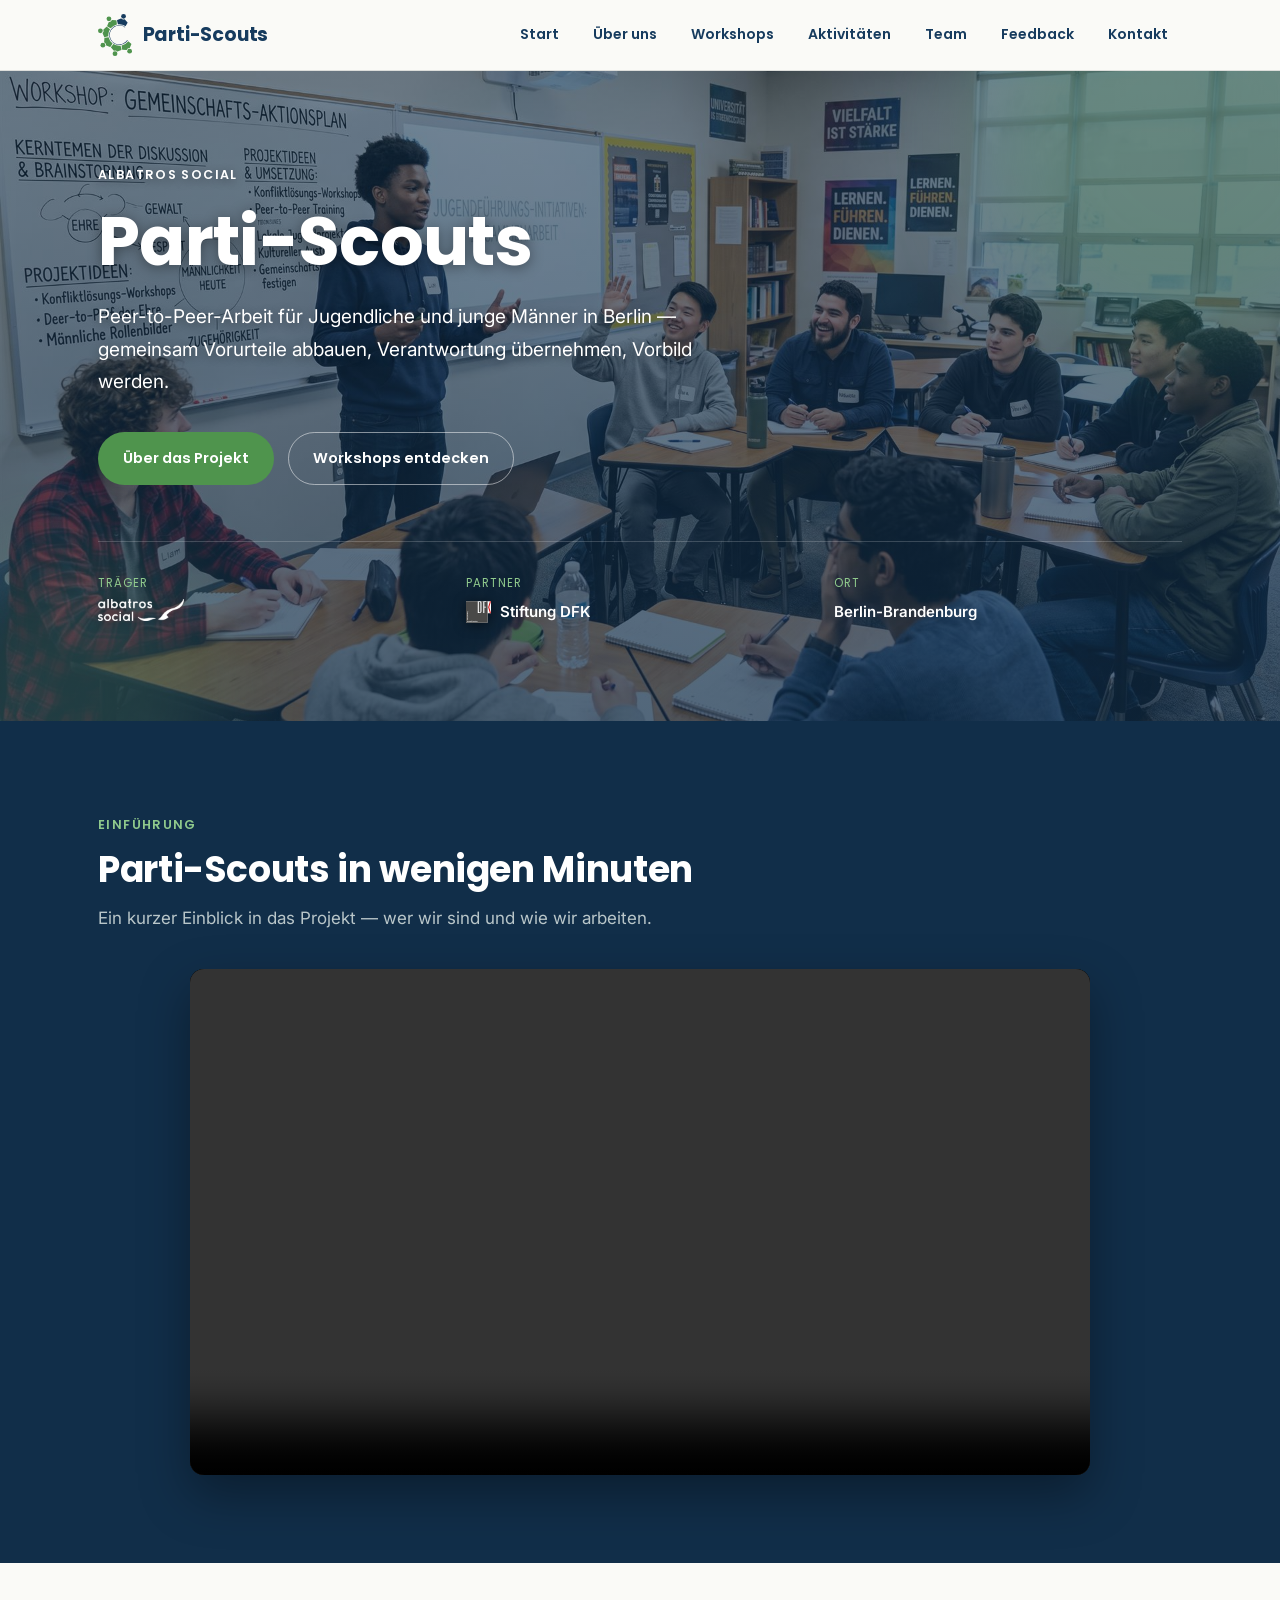
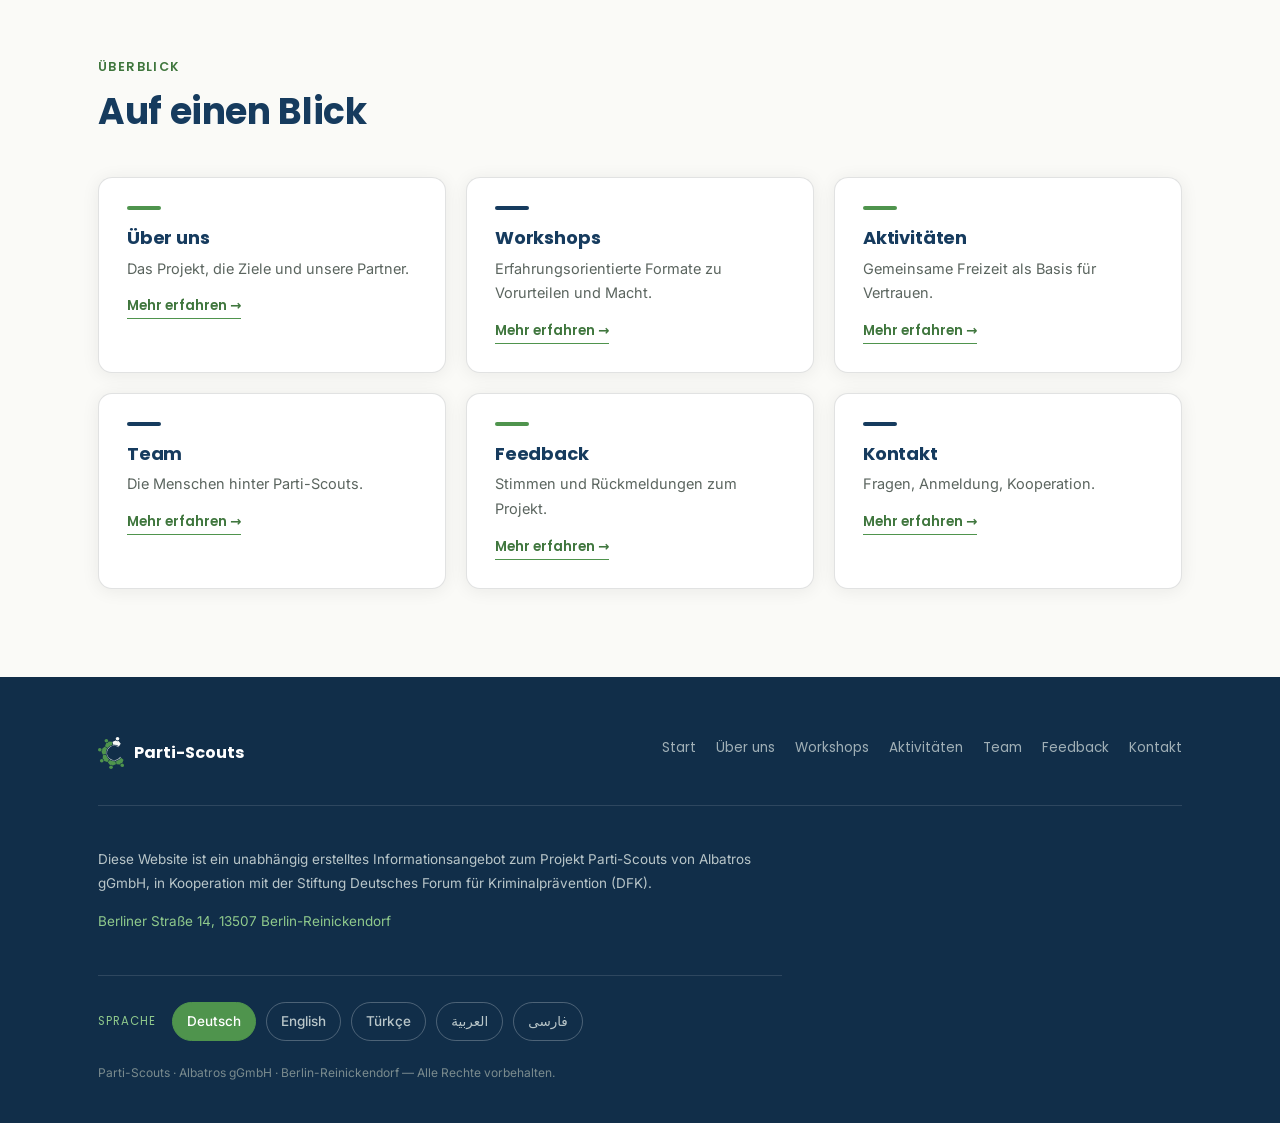
==== index.html @ fff66364 "brand id consistency- albatros social" ====
<!DOCTYPE html>
<html lang="de">
<head>
<meta charset="UTF-8">
<meta name="viewport" content="width=device-width, initial-scale=1.0">
<title>Parti-Scouts — Ein Gewaltpräventionsprojekt</title>
<meta name="description" content="Parti-Scouts: Peer-to-Peer-Präventions- und Beteiligungsprojekt für Jugendliche und junge Männer in Berlin. Albatros gGmbH, in Kooperation mit der Stiftung DFK.">
<link rel="icon" href="/assets/icon.svg" type="image/svg+xml">
<link rel="preconnect" href="https://fonts.googleapis.com">
<link rel="preconnect" href="https://fonts.gstatic.com" crossorigin>
<link href="https://fonts.googleapis.com/css2?family=Poppins:wght@500;600;700&family=Inter:wght@400;500;600&family=Vazirmatn:wght@400;500;600;700&display=swap" rel="stylesheet">
<link rel="stylesheet" href="/css/style.css?v=20260817a">
</head>
<body>

<header class="site-header">
  <div class="header-inner">
    <a class="brand" href="/"><img src="/assets/icon.svg" alt=""><span class="brand-name">Parti-Scouts</span></a>
    <nav class="main-nav">
      <a href="/" data-i18n="nav.home">Start</a>
      <a href="/about/" data-i18n="nav.about">Über uns</a>
      <a href="/workshops/" data-i18n="nav.workshops">Workshops</a>
      <a href="/activities/" data-i18n="nav.activities">Aktivitäten</a>
      <a href="/team/" data-i18n="nav.team">Team</a>
      <a href="/feedback/" data-i18n="nav.feedback">Feedback</a>
      <a href="/contact/" data-i18n="nav.contact">Kontakt</a>
    </nav>
    <button class="menu-toggle" aria-label="Menü öffnen" aria-expanded="false">
      <svg viewBox="0 0 24 24" fill="none" stroke="currentColor" stroke-width="2"><line x1="3" y1="6" x2="21" y2="6"/><line x1="3" y1="12" x2="21" y2="12"/><line x1="3" y1="18" x2="21" y2="18"/></svg>
    </button>
  </div>
</header>

<section class="hero">
  <div class="orb orb-a" aria-hidden="true"></div>
  <div class="orb orb-b" aria-hidden="true"></div>
  <div class="hero-inner">
    <span class="eyebrow" data-i18n="home.eyebrow">Albatros Social</span>
    <h1 data-i18n="home.hero_title">Parti-Scouts</h1>
    <p class="tagline" data-i18n="home.hero_tagline">Peer-to-Peer-Arbeit für Jugendliche und junge Männer in Berlin.</p>
    <div class="hero-actions">
      <a class="btn btn-primary" href="/about/" data-i18n="home.cta_about">Über das Projekt</a>
      <a class="btn btn-ghost" href="/workshops/" data-i18n="home.cta_workshops">Workshops entdecken</a>
    </div>
    <div class="hero-facts">
      <div><div class="k" data-i18n="home.fact1_k">Träger</div><div class="v logo-fact"><img class="fact-logo" src="/assets/albatros-social-logo-white.png" alt="Albatros Social"></div></div>
      <div><div class="k" data-i18n="home.fact2_k">Partner</div><div class="v logo-fact"><img class="fact-logo" src="/assets/dfk-logo.svg" alt="Stiftung DFK"><span data-i18n="home.fact2_v">Stiftung DFK</span></div></div>
      <div><div class="k" data-i18n="home.fact3_k">Ort</div><div class="v" data-i18n="home.fact3_v">Berlin-Brandenburg</div></div>
    </div>
  </div>
</section>

<section class="video-section">
  <div class="wrap">
    <div class="section-head reveal">
      <span class="eyebrow" data-i18n="home.video_eyebrow">Einführung</span>
      <h2 data-i18n="home.video_title">Parti-Scouts in wenigen Minuten</h2>
      <p class="lead" data-i18n="home.video_lead">…</p>
    </div>
    <div class="video-wrap video-desktop reveal">
      <video controls playsinline preload="metadata" title="Parti-Scouts — Einführungsvideo">
        <source src="/assets/intro-desktop.mp4" type="video/mp4">
      </video>
    </div>
    <div class="video-wrap video-mobile reveal">
      <video controls playsinline preload="metadata" title="Parti-Scouts — Einführungsvideo">
        <source src="/assets/intro-mobile.mp4" type="video/mp4">
      </video>
    </div>
  </div>
</section>

<section>
  <div class="wrap">
    <div class="section-head reveal">
      <span class="eyebrow" data-i18n="home.cards_eyebrow">Überblick</span>
      <h2 data-i18n="home.cards_title">Auf einen Blick</h2>
    </div>
    <div class="card-grid reveal">
      <div class="card">
        <div class="bar"></div>
        <h3 data-i18n="home.card_about_t">Über uns</h3>
        <p data-i18n="home.card_about_p">Das Projekt, die Ziele und unsere Partner.</p>
        <a class="card-link" href="/about/" data-i18n="home.card_more">Mehr erfahren →</a>
      </div>
      <div class="card">
        <div class="bar"></div>
        <h3 data-i18n="home.card_workshops_t">Workshops</h3>
        <p data-i18n="home.card_workshops_p">Erfahrungsorientierte Formate zu Vorurteilen und Macht.</p>
        <a class="card-link" href="/workshops/" data-i18n="home.card_more">Mehr erfahren →</a>
      </div>
      <div class="card">
        <div class="bar"></div>
        <h3 data-i18n="home.card_activities_t">Aktivitäten</h3>
        <p data-i18n="home.card_activities_p">Gemeinsame Freizeit als Basis für Vertrauen.</p>
        <a class="card-link" href="/activities/" data-i18n="home.card_more">Mehr erfahren →</a>
      </div>
      <div class="card">
        <div class="bar"></div>
        <h3 data-i18n="home.card_team_t">Team</h3>
        <p data-i18n="home.card_team_p">Die Menschen hinter Parti-Scouts.</p>
        <a class="card-link" href="/team/" data-i18n="home.card_more">Mehr erfahren →</a>
      </div>
      <div class="card">
        <div class="bar"></div>
        <h3 data-i18n="home.card_feedback_t">Feedback</h3>
        <p data-i18n="home.card_feedback_p">Stimmen und Rückmeldungen zum Projekt.</p>
        <a class="card-link" href="/feedback/" data-i18n="home.card_more">Mehr erfahren →</a>
      </div>
      <div class="card">
        <div class="bar"></div>
        <h3 data-i18n="home.card_contact_t">Kontakt</h3>
        <p data-i18n="home.card_contact_p">Fragen, Anmeldung, Kooperation.</p>
        <a class="card-link" href="/contact/" data-i18n="home.card_more">Mehr erfahren →</a>
      </div>
    </div>
  </div>
</section>

<footer class="site-footer">
  <div class="wrap">
    <div class="footer-top">
      <a class="footer-brand" href="/"><img src="/assets/icon-light.svg" alt=""><span>Parti-Scouts</span></a>
      <nav class="footer-nav">
        <a href="/" data-i18n="nav.home">Start</a>
        <a href="/about/" data-i18n="nav.about">Über uns</a>
        <a href="/workshops/" data-i18n="nav.workshops">Workshops</a>
        <a href="/activities/" data-i18n="nav.activities">Aktivitäten</a>
        <a href="/team/" data-i18n="nav.team">Team</a>
        <a href="/feedback/" data-i18n="nav.feedback">Feedback</a>
        <a href="/contact/" data-i18n="nav.contact">Kontakt</a>
      </nav>
    </div>
    <div class="footer-mid">
      <p data-i18n="footer.disclaimer">…</p>
      <p class="addr" data-i18n="footer.address">Berliner Straße 14, 13507 Berlin-Reinickendorf</p>
    </div>
    <div class="lang-bar"><span class="lbl" data-i18n="footer.langLabel">Sprache</span></div>
    <p class="copyright">Parti-Scouts · Albatros gGmbH · Berlin-Reinickendorf — <span data-i18n="footer.rights">Alle Rechte vorbehalten.</span></p>
  </div>
</footer>

<script src="/js/i18n.js?v=20260817a"></script>
<script src="/js/main.js?v=20260817a"></script>
</body>
</html>
---- css/style.css ----
/* ==========================================================================
   Parti-Scouts — shared stylesheet
   Palette derived directly from the project logo:
     navy  #1F385C   green #489744
   ========================================================================== */

:root{
  --navy:#163B5E;
  --navy-dark:#112E49;
  --navy-tint:#E9EEF3;
  --green:#4F944D;
  --green-dark:#3F763D;
  --green-tint:#EAF3E8;
  --paper:#FAFAF7;
  --ink:#1C231F;
  --muted:#5B655F;
  --line:rgba(28,35,31,0.13);
  --radius:14px;
  --radius-sm:8px;
  --display:'Poppins', system-ui, sans-serif;
  --body:'Inter', system-ui, sans-serif;
  --script:'Vazirmatn', 'Noto Sans Arabic', system-ui, sans-serif;
  --shadow:0 2px 18px rgba(28,35,31,0.07);
}

*,*::before,*::after{box-sizing:border-box;}
[hidden]{display:none !important;}
html{scroll-behavior:smooth;}
@media (prefers-reduced-motion:reduce){
  html{scroll-behavior:auto;}
  *{animation-duration:0.01ms !important; transition-duration:0.01ms !important;}
}
body{
  margin:0;
  background:var(--paper);
  color:var(--ink);
  font-family:var(--body);
  font-size:16.5px;
  line-height:1.7;
  -webkit-font-smoothing:antialiased;
}
[dir="rtl"] body{font-family:var(--script);}
[dir="rtl"] h1,[dir="rtl"] h2,[dir="rtl"] h3,[dir="rtl"] .eyebrow,[dir="rtl"] .brand-name{font-family:var(--script);}

img,svg{display:block; max-width:100%;}
a{color:inherit; text-decoration:none;}
ul{list-style:none; margin:0; padding:0;}
button{font:inherit; cursor:pointer;}

h1,h2,h3{
  font-family:var(--display);
  color:var(--navy);
  font-weight:700;
  line-height:1.15;
  letter-spacing:-0.01em;
  margin:0;
}

.eyebrow{
  font-family:var(--display);
  font-size:12.5px;
  font-weight:600;
  letter-spacing:0.11em;
  text-transform:uppercase;
  color:var(--green-dark);
}

a:focus-visible, button:focus-visible, input:focus-visible, textarea:focus-visible{
  outline:2px solid var(--green);
  outline-offset:3px;
  border-radius:4px;
}

.wrap{max-width:1140px; margin:0 auto; padding:0 28px;}

/* ---------- Header ---------- */
.site-header{
  position:sticky; top:0; z-index:60;
  background:rgba(250,250,247,0.97);
  border-bottom:1px solid var(--line);
}
/* Note: intentionally no backdrop-filter here — a filter/backdrop-filter on
   this ancestor would create a new containing block for the fixed-position
   mobile nav panel below, trapping it inside the header's own (small) box
   instead of letting it fill the viewport. */
.header-inner{
  max-width:1140px; margin:0 auto; padding:14px 28px;
  display:flex; align-items:center; justify-content:space-between; gap:24px;
}
.brand{display:flex; align-items:center; gap:11px;}
.brand img{height:42px; width:auto;}
.brand-name{font-family:var(--display); font-weight:700; font-size:19px; color:var(--navy); letter-spacing:-0.01em; white-space:nowrap;}
[dir="rtl"] .brand-name{font-family:var(--script);}
.main-nav{display:flex; gap:6px; align-items:center;}
.main-nav a{
  font-family:var(--display);
  font-size:14px; font-weight:600;
  padding:9px 14px; border-radius:100px;
  color:var(--navy);
  transition:background 0.15s ease, color 0.15s ease;
}
.main-nav a:hover{background:var(--green-tint);}
.main-nav a.active{background:var(--green); color:#fff;}
.menu-toggle{
  display:none;
  background:none; border:1.5px solid var(--navy); border-radius:8px;
  width:40px; height:40px; align-items:center; justify-content:center;
  color:var(--navy);
}
.menu-toggle svg{width:20px; height:20px;}

@media (max-width:860px){
  .main-nav{
    position:fixed; inset:64px 0 0 0; z-index:55;
    background:var(--paper);
    flex-direction:column; align-items:stretch;
    padding:18px 28px; gap:4px;
    transform:translateY(-8px);
    opacity:0; pointer-events:none;
    transition:opacity 0.2s ease, transform 0.2s ease;
    border-top:1px solid var(--line);
  }
  .main-nav.open{opacity:1; pointer-events:auto; transform:translateY(0);}
  .main-nav a{padding:14px 12px; font-size:16px; border-radius:10px;}
  .menu-toggle{display:flex;}
}

/* ---------- Hero ---------- */
.hero{
  position:relative;
  overflow:hidden;
  background:var(--navy) url('../assets/background-desktop.jpg') center/cover no-repeat;
  color:#fff;
  padding:88px 0 96px;
}
@media (max-width:700px){
  .hero{background-image:url('../assets/background-mobile.jpg');}
}
.hero::before{
  content:''; position:absolute; inset:0; z-index:0;
  background:linear-gradient(180deg, rgba(17,46,73,0.58) 0%, rgba(17,46,73,0.72) 100%);
}
.hero .orb{
  position:absolute; z-index:1; border-radius:50%; filter:blur(50px); opacity:0.28; pointer-events:none;
}
.hero .orb-a{width:420px; height:420px; background:var(--green); top:-140px; inset-inline-end:-120px;}
.hero .orb-b{width:300px; height:300px; background:#7fb87c; bottom:-120px; inset-inline-start:-80px; opacity:0.18;}
.hero-inner{position:relative; z-index:2; max-width:1140px; margin:0 auto; padding:0 28px;}
.hero .eyebrow{color:#fff; text-shadow:0 2px 10px rgba(0,0,0,0.4);}
.hero h1{font-size:clamp(38px,7vw,68px); color:#fff; margin-top:16px; text-shadow:0 2px 14px rgba(0,0,0,0.4);}
.hero p.tagline{
  font-family:var(--body); font-size:clamp(16px,2vw,19px);
  max-width:600px; margin-top:20px; color:#fff; font-weight:400;
  text-shadow:0 2px 10px rgba(0,0,0,0.4);
}
[dir="rtl"] .hero p.tagline{font-family:var(--script);}
.hero-actions{display:flex; gap:14px; margin-top:34px; flex-wrap:wrap;}

.btn{
  display:inline-flex; align-items:center; gap:8px;
  font-family:var(--display); font-weight:600; font-size:14.5px;
  padding:13px 24px; border-radius:100px;
  transition:transform 0.15s ease, background 0.15s ease, opacity 0.15s ease;
  border:1.5px solid transparent;
}
[dir="rtl"] .btn{font-family:var(--script);}
.btn-primary{background:var(--green); color:#fff;}
.btn-primary:hover{background:var(--green-dark);}
.btn-ghost{border-color:rgba(255,255,255,0.5); color:#fff;}
.btn-ghost:hover{background:rgba(255,255,255,0.1);}

.hero-facts{
  display:grid; grid-template-columns:repeat(3,1fr); gap:20px;
  margin-top:56px; padding-top:32px; border-top:1px solid rgba(255,255,255,0.18);
}
.hero-facts div .k{font-size:11.5px; letter-spacing:0.08em; text-transform:uppercase; color:#8FC98C; font-family:var(--display);}
.hero-facts div .v{font-size:15px; margin-top:6px; color:#fff; font-weight:600;}
.hero-facts div .v.logo-fact{display:flex; align-items:center; gap:9px;}
.hero-facts .fact-logo{height:22px; width:auto; display:block; filter:drop-shadow(0 2px 6px rgba(0,0,0,0.5));}
@media (max-width:700px){.hero-facts{grid-template-columns:1fr 1fr;}}

/* ---------- Page header (non-home hero) ---------- */
.page-hero{background:var(--navy); color:#fff; padding:64px 0 56px; position:relative; overflow:hidden;}
.page-hero .orb-a{width:340px; height:340px; background:var(--green); top:-120px; inset-inline-end:-100px; position:absolute; border-radius:50%; filter:blur(50px); opacity:0.25;}
.page-hero .eyebrow{color:#8FC98C;}
.page-hero h1{color:#fff; font-size:clamp(32px,5vw,48px); margin-top:14px;}
.page-hero p{color:#CBD8CB; max-width:640px; margin-top:16px; font-size:16.5px;}
[dir="rtl"] .page-hero p{font-family:var(--script);}

/* ---------- Section base ---------- */
section{padding:88px 0;}
section.tight{padding:64px 0;}
.section-head{margin-bottom:44px;}
.section-head h2{font-size:clamp(26px,3.6vw,36px); margin-top:12px;}
.section-head p.lead{margin-top:14px; font-size:17px; color:var(--muted); max-width:64ch;}

.reveal{opacity:0; transform:translateY(16px); transition:opacity 0.6s ease, transform 0.6s ease;}
.reveal.in{opacity:1; transform:translateY(0);}

/* ---------- Chips ---------- */
.chip-row{display:flex; flex-wrap:wrap; gap:10px;}
.chip{
  font-family:var(--display); font-size:13px; font-weight:600;
  padding:9px 16px; border-radius:100px;
  background:var(--green-tint); color:var(--green-dark);
  border:1px solid rgba(72,151,68,0.25);
  display:inline-flex; align-items:center; gap:8px;
}
[dir="rtl"] .chip{font-family:var(--script);}
.chip::before{content:""; width:6px; height:6px; border-radius:50%; background:var(--green); flex-shrink:0;}

/* ---------- Two column / grids ---------- */
.grid-2{display:grid; grid-template-columns:1fr; gap:40px; align-items:start;}
.prose p{font-size:17px; max-width:60ch; color:var(--ink);}
.prose p + p{margin-top:16px;}

/* ---------- Timeline / steps (ring badges echo the logo mark) ---------- */
.steps{display:grid; grid-template-columns:repeat(4,1fr); gap:26px;}
@media (max-width:900px){.steps{grid-template-columns:1fr 1fr;}}
@media (max-width:540px){.steps{grid-template-columns:1fr;}}
.step-badge{
  width:42px; height:42px; border-radius:50%;
  border:2px solid var(--green);
  display:flex; align-items:center; justify-content:center;
  font-family:var(--display); font-weight:700; font-size:14px; color:var(--green-dark);
  margin-bottom:16px; background:#fff;
}
.step h3{font-size:18px; margin-bottom:8px;}
.step p{font-size:14.5px; color:var(--muted); line-height:1.6;}

/* ---------- Cards ---------- */
.card-grid{display:grid; grid-template-columns:repeat(3,1fr); gap:20px;}
@media (max-width:900px){.card-grid{grid-template-columns:1fr 1fr;}}
@media (max-width:600px){.card-grid{grid-template-columns:1fr;}}
.card{
  background:#fff; border:1px solid var(--line); border-radius:var(--radius);
  padding:28px; box-shadow:var(--shadow);
  transition:transform 0.18s ease, box-shadow 0.18s ease;
}
.card:hover{transform:translateY(-3px); box-shadow:0 10px 30px rgba(28,35,31,0.1);}
.card .card-img{margin:-28px -28px 20px; height:200px; border-radius:var(--radius) var(--radius) 0 0; overflow:hidden;}
.card .card-img img{width:100%; height:100%; object-fit:cover; display:block;}
.card .bar{width:34px; height:4px; border-radius:4px; background:var(--green); margin-bottom:18px;}
.card:nth-child(even) .bar{background:var(--navy);}
.card h3{font-size:18px; margin-bottom:8px;}
.card p{font-size:14.5px; color:var(--muted); margin:0;}
.card a.card-link{display:inline-block; margin-top:14px; font-family:var(--display); font-size:13.5px; font-weight:600; color:var(--green-dark); border-bottom:1.5px solid var(--green);}
[dir="rtl"] .card a.card-link{font-family:var(--script);}

/* ---------- News ---------- */
.news-list{display:flex; flex-direction:column; gap:24px;}
.news-item{
  display:grid; grid-template-columns:260px 1fr; gap:32px;
  background:#fff; border:1px solid var(--line); border-radius:var(--radius);
  padding:28px; box-shadow:var(--shadow);
}
@media (max-width:760px){.news-item{grid-template-columns:1fr; gap:20px;}}
.news-item .news-img{border-radius:var(--radius-sm); overflow:hidden; align-self:start;}
.news-item .news-img img{width:100%; height:auto; display:block;}
.news-meta{display:flex; gap:14px; flex-wrap:wrap; font-family:var(--display); font-size:12px; font-weight:600; letter-spacing:0.05em; text-transform:uppercase; color:var(--green-dark); margin-bottom:10px;}
[dir="rtl"] .news-meta{font-family:var(--script);}
.news-item h3{font-size:20px; margin-bottom:12px;}
.news-item p{font-size:14.5px; color:var(--muted); margin:0 0 12px; line-height:1.65;}
.news-item p:last-child{margin-bottom:0;}

/* ---------- Partner cards ---------- */
.partners-grid{display:grid; grid-template-columns:1fr 1fr; gap:2px; background:var(--line); border:1px solid var(--line); border-radius:var(--radius); overflow:hidden;}
@media (max-width:760px){.partners-grid{grid-template-columns:1fr;}}
.partner-card{background:#fff; padding:38px;}
.partner-logo{height:60px; margin-bottom:24px;}
.partner-logo img{height:100%; width:auto; max-width:100%; object-fit:contain; display:block;}
.partner-card .role{font-family:var(--display); font-size:11.5px; letter-spacing:0.1em; text-transform:uppercase; color:var(--green-dark); display:block; margin-bottom:12px;}
[dir="rtl"] .partner-card .role{font-family:var(--script);}
.partner-card h3{font-size:22px; margin-bottom:14px;}
.partner-card p{font-size:15px; color:var(--muted);}
.partner-card .site-link{display:inline-block; margin-top:22px; font-family:var(--display); font-size:13px; font-weight:600; border-bottom:1.5px solid var(--green); color:var(--navy);}

/* ---------- Quote panel ---------- */
.quote-panel{
  background:var(--green-tint); border-radius:var(--radius);
  padding:36px 40px; display:flex; gap:18px; align-items:flex-start;
  border:1px solid rgba(72,151,68,0.2);
}
.quote-panel .mark{font-family:var(--display); font-size:44px; color:var(--green); line-height:1; flex-shrink:0;}
.quote-panel p{font-family:var(--display); font-weight:600; font-size:19px; color:var(--navy); margin:0;}
[dir="rtl"] .quote-panel p{font-family:var(--script);}

/* ---------- Timeline list (workshop flow) ---------- */
.flow-list{display:flex; flex-direction:column; gap:0;}
.flow-item{
  display:grid; grid-template-columns:56px 1fr; gap:20px;
  padding:22px 0; border-top:1px solid var(--line);
}
.flow-item:last-child{border-bottom:1px solid var(--line);}
.flow-num{
  width:40px; height:40px; border-radius:50%; background:var(--navy);
  color:#fff; display:flex; align-items:center; justify-content:center;
  font-family:var(--display); font-weight:700; font-size:13.5px;
}
.flow-item h4{font-size:16.5px; color:var(--navy); margin-bottom:4px; font-family:var(--display); font-weight:700;}
.flow-item p{font-size:14.5px; color:var(--muted); margin:0; max-width:60ch;}

/* ---------- Concept grid ---------- */
.concept-grid{display:grid; grid-template-columns:repeat(3,1fr); gap:24px;}
@media (max-width:860px){.concept-grid{grid-template-columns:1fr 1fr;}}
@media (max-width:560px){.concept-grid{grid-template-columns:1fr;}}
.concept-num{font-family:var(--display); font-weight:700; font-size:13px; color:var(--green); margin-bottom:10px;}
.concept h3{font-size:16.5px; margin-bottom:6px;}
.concept p{font-size:14px; color:var(--muted);}

/* ---------- Featured workshop card ---------- */
.featured{
  background:var(--navy); color:#fff; border-radius:var(--radius); padding:44px;
  position:relative; overflow:hidden;
}
.featured .orb-a{width:280px; height:280px; background:var(--green); position:absolute; top:-90px; inset-inline-end:-70px; border-radius:50%; filter:blur(46px); opacity:0.3;}
.featured-inner{position:relative;}
.featured .eyebrow{color:#8FC98C;}
.featured h3{color:#fff; font-size:clamp(24px,3.4vw,32px); margin-top:10px;}
.featured .sub{font-family:var(--display); font-weight:600; font-size:16px; color:#C7DEC5; margin-top:8px;}
[dir="rtl"] .featured .sub{font-family:var(--script);}
.featured p.text{color:#D6E1D5; font-size:15.5px; max-width:64ch; margin-top:16px;}
[dir="rtl"] .featured p.text{font-family:var(--script);}
.featured-meta{display:flex; gap:22px; flex-wrap:wrap; margin-top:24px; font-family:var(--display); font-size:12.5px; color:#8FC98C;}
[dir="rtl"] .featured-meta{font-family:var(--script);}

/* ---------- Contact ---------- */
.contact-grid{display:grid; grid-template-columns:0.9fr 1.1fr; gap:48px;}
@media (max-width:860px){.contact-grid{grid-template-columns:1fr;}}
.contact-info .row{display:flex; gap:14px; padding:14px 0; border-top:1px solid var(--line);}
.contact-info .row:last-child{border-bottom:1px solid var(--line);}
.contact-info .k{font-family:var(--display); font-size:11.5px; letter-spacing:0.08em; text-transform:uppercase; color:var(--green-dark); min-width:100px;}
[dir="rtl"] .contact-info .k{font-family:var(--script);}
.contact-info .v{font-size:15px; color:var(--ink);}

form.contact-form{display:flex; flex-direction:column; gap:16px;}
.field{display:flex; flex-direction:column; gap:6px;}
.field label{font-family:var(--display); font-size:12.5px; font-weight:600; color:var(--navy);}
[dir="rtl"] .field label{font-family:var(--script);}
.field input, .field textarea{
  font-family:var(--body); font-size:15px; padding:12px 14px;
  border:1.5px solid var(--line); border-radius:var(--radius-sm);
  background:#fff; color:var(--ink);
}
[dir="rtl"] .field input, [dir="rtl"] .field textarea{font-family:var(--script);}
.field textarea{min-height:130px; resize:vertical;}
.field input:focus, .field textarea:focus{border-color:var(--green); outline:none;}
.form-note{font-size:12.5px; color:var(--muted);}

.form-success{
  background:var(--green-tint); border:1px solid rgba(79,148,77,0.25); border-radius:var(--radius);
  padding:32px; display:flex; gap:16px; align-items:flex-start;
  opacity:0; transform:translateY(10px); transition:opacity 0.4s ease, transform 0.4s ease;
}
.form-success.show{opacity:1; transform:translateY(0);}
.form-success .check{
  width:36px; height:36px; border-radius:50%; background:var(--green); color:#fff; flex-shrink:0;
  display:flex; align-items:center; justify-content:center; font-size:18px; font-weight:700;
}
.form-success h3{font-size:18px; margin-bottom:6px;}
.form-success p{font-size:14.5px; color:var(--ink); margin:0;}
.form-success .send-another{
  display:inline-block; margin-top:14px; font-family:var(--display); font-size:13px; font-weight:600;
  color:var(--green-dark); border-bottom:1.5px solid var(--green); cursor:pointer; background:none; border-width:0 0 1.5px 0; padding:0;
}
[dir="rtl"] .form-success .send-another{font-family:var(--script);}

.form-error-msg{
  background:#FBEAE8; border:1px solid rgba(179,38,30,0.25); border-radius:var(--radius-sm);
  padding:14px 16px; font-size:14px; color:#8C1D14; display:none;
}
.form-error-msg.show{display:block;}

.contact-form button[disabled]{opacity:0.6; cursor:default;}

/* ---------- Intro video ---------- */
.video-section{background:var(--navy-dark);}
.video-wrap{
  position:relative; width:100%; overflow:hidden; border-radius:var(--radius);
  box-shadow:0 20px 50px rgba(0,0,0,0.35);
  background:#000;
}
.video-wrap iframe, .video-wrap video{position:absolute; inset:0; width:100%; height:100%; border:0; display:block; object-fit:cover; background:#000;}
.video-desktop{aspect-ratio:16/9; max-width:900px; margin:0 auto;}
.video-mobile{display:none; aspect-ratio:9/16; max-width:380px; margin:0 auto;}
@media (max-width:760px){
  .video-desktop{display:none;}
  .video-mobile{display:block;}
}
.video-section .section-head{margin-bottom:36px;}
.video-section .section-head .eyebrow{color:#8FC98C;}
.video-section .section-head h2{color:#fff;}
.video-section .section-head p.lead{color:#B9C6C9;}

/* ---------- Team ---------- */
.team-grid{display:grid; grid-template-columns:repeat(4,1fr); gap:22px;}
@media (max-width:860px){.team-grid{grid-template-columns:1fr 1fr;}}
@media (max-width:520px){.team-grid{grid-template-columns:1fr;}}
.team-card{background:#fff; border:1px solid var(--line); border-radius:var(--radius); padding:26px; text-align:center; box-shadow:var(--shadow);}
.avatar{
  width:112px; height:112px; border-radius:50%; margin:0 auto 18px;
  background:var(--navy-tint);
  display:flex; align-items:center; justify-content:center;
  color:#fff; font-family:var(--display); font-weight:700; font-size:26px;
  overflow:hidden;
}
.avatar img{width:100%; height:100%; object-fit:cover; display:block;}
.team-card h3{font-size:16px; margin-bottom:4px;}
.team-card .role{font-family:var(--display); font-size:12.5px; color:var(--green-dark); font-weight:600; margin-bottom:10px; display:block;}
[dir="rtl"] .team-card .role{font-family:var(--script);}
.team-card p{font-size:13.5px; color:var(--muted);}
.team-card p a{color:var(--green-dark); font-weight:500;}
.team-card p a:hover{text-decoration:underline;}

/* ---------- Feedback ---------- */
.feedback-grid{display:grid; grid-template-columns:repeat(3,1fr); gap:24px;}
@media (max-width:900px){.feedback-grid{grid-template-columns:1fr 1fr;}}
@media (max-width:600px){.feedback-grid{grid-template-columns:1fr;}}
.feedback-card{
  position:relative; overflow:hidden;
  display:flex; flex-direction:column;
  background:#fff; border:1px solid var(--line); border-radius:var(--radius);
  padding:32px 26px 26px; box-shadow:var(--shadow);
  transition:transform 0.2s ease, box-shadow 0.2s ease;
}
.feedback-card:hover{transform:translateY(-4px); box-shadow:0 14px 34px rgba(28,35,31,0.12);}
.feedback-card .mark{
  position:absolute; top:6px; right:20px;
  font-family:var(--display); font-weight:700; font-size:64px; line-height:1;
  color:var(--green-tint); z-index:0; pointer-events:none;
}
[dir="rtl"] .feedback-card .mark{right:auto; left:20px;}
.feedback-card .quote{position:relative; z-index:1; font-size:15px; line-height:1.65; color:var(--ink); margin:0 0 24px;}
.feedback-card .author{position:relative; z-index:1; display:flex; align-items:center; gap:12px; margin-top:auto; padding-top:18px; border-top:1px solid var(--line);}
.feedback-card .author-avatar{
  width:42px; height:42px; border-radius:50%; flex-shrink:0;
  background:linear-gradient(135deg, var(--green), var(--navy));
  display:flex; align-items:center; justify-content:center;
  color:#fff; font-family:var(--display); font-weight:700; font-size:14px;
}
.feedback-card .author-text{display:flex; flex-direction:column; min-width:0;}
.feedback-card .author .name{font-family:var(--display); font-weight:600; font-size:14px; color:var(--navy); display:block;}
.feedback-card .author .role{font-size:12px; color:var(--muted);}
[dir="rtl"] .feedback-card .author .name{font-family:var(--script);}
.feedback-card:nth-child(3n+2) .author-avatar{background:linear-gradient(135deg, var(--navy), var(--green-dark));}
.feedback-card:nth-child(3n+3) .author-avatar{background:linear-gradient(135deg, var(--green-dark), var(--navy-dark));}

/* ---------- Footer ---------- */
.site-footer{background:var(--navy-dark); color:#B9C6C9; padding:60px 0 28px; margin-top:0;}
.footer-top{display:flex; justify-content:space-between; flex-wrap:wrap; gap:32px; padding-bottom:36px; border-bottom:1px solid rgba(255,255,255,0.12);}
.footer-brand{display:flex; align-items:center; gap:10px;}
.footer-brand img{height:32px;}
.footer-brand span{font-family:var(--display); font-weight:700; color:#fff; font-size:16px;}
[dir="rtl"] .footer-brand span{font-family:var(--script);}
.footer-nav{display:flex; gap:20px; flex-wrap:wrap; font-family:var(--display); font-size:13.5px;}
[dir="rtl"] .footer-nav{font-family:var(--script);}
.footer-nav a{opacity:0.85;}
.footer-nav a:hover{opacity:1; color:#fff;}
.footer-mid{padding:28px 0; border-bottom:1px solid rgba(255,255,255,0.12); font-size:13.5px; line-height:1.8; max-width:76ch;}
[dir="rtl"] .footer-mid{font-family:var(--script);}
.footer-mid .addr{margin-top:8px; color:#8FC98C;}

.lang-bar{padding-top:26px; display:flex; align-items:center; gap:10px; flex-wrap:wrap;}
.lang-bar .lbl{font-family:var(--display); font-size:11.5px; letter-spacing:0.09em; text-transform:uppercase; color:#8FC98C; margin-inline-end:6px;}
.lang-btn{
  font-family:var(--body); font-size:13.5px; font-weight:500;
  padding:7px 14px; border-radius:100px;
  border:1.5px solid rgba(255,255,255,0.25); color:#B9C6C9;
  background:transparent; transition:background 0.15s ease, color 0.15s ease, border-color 0.15s ease;
}
.lang-btn:hover{border-color:#8FC98C; color:#fff;}
.lang-btn.active{background:var(--green); border-color:var(--green); color:#fff;}

.copyright{margin-top:22px; font-size:12px; color:#7A8B8E;}

/* ---------- utility ---------- */
.mt-lg{margin-top:56px;}
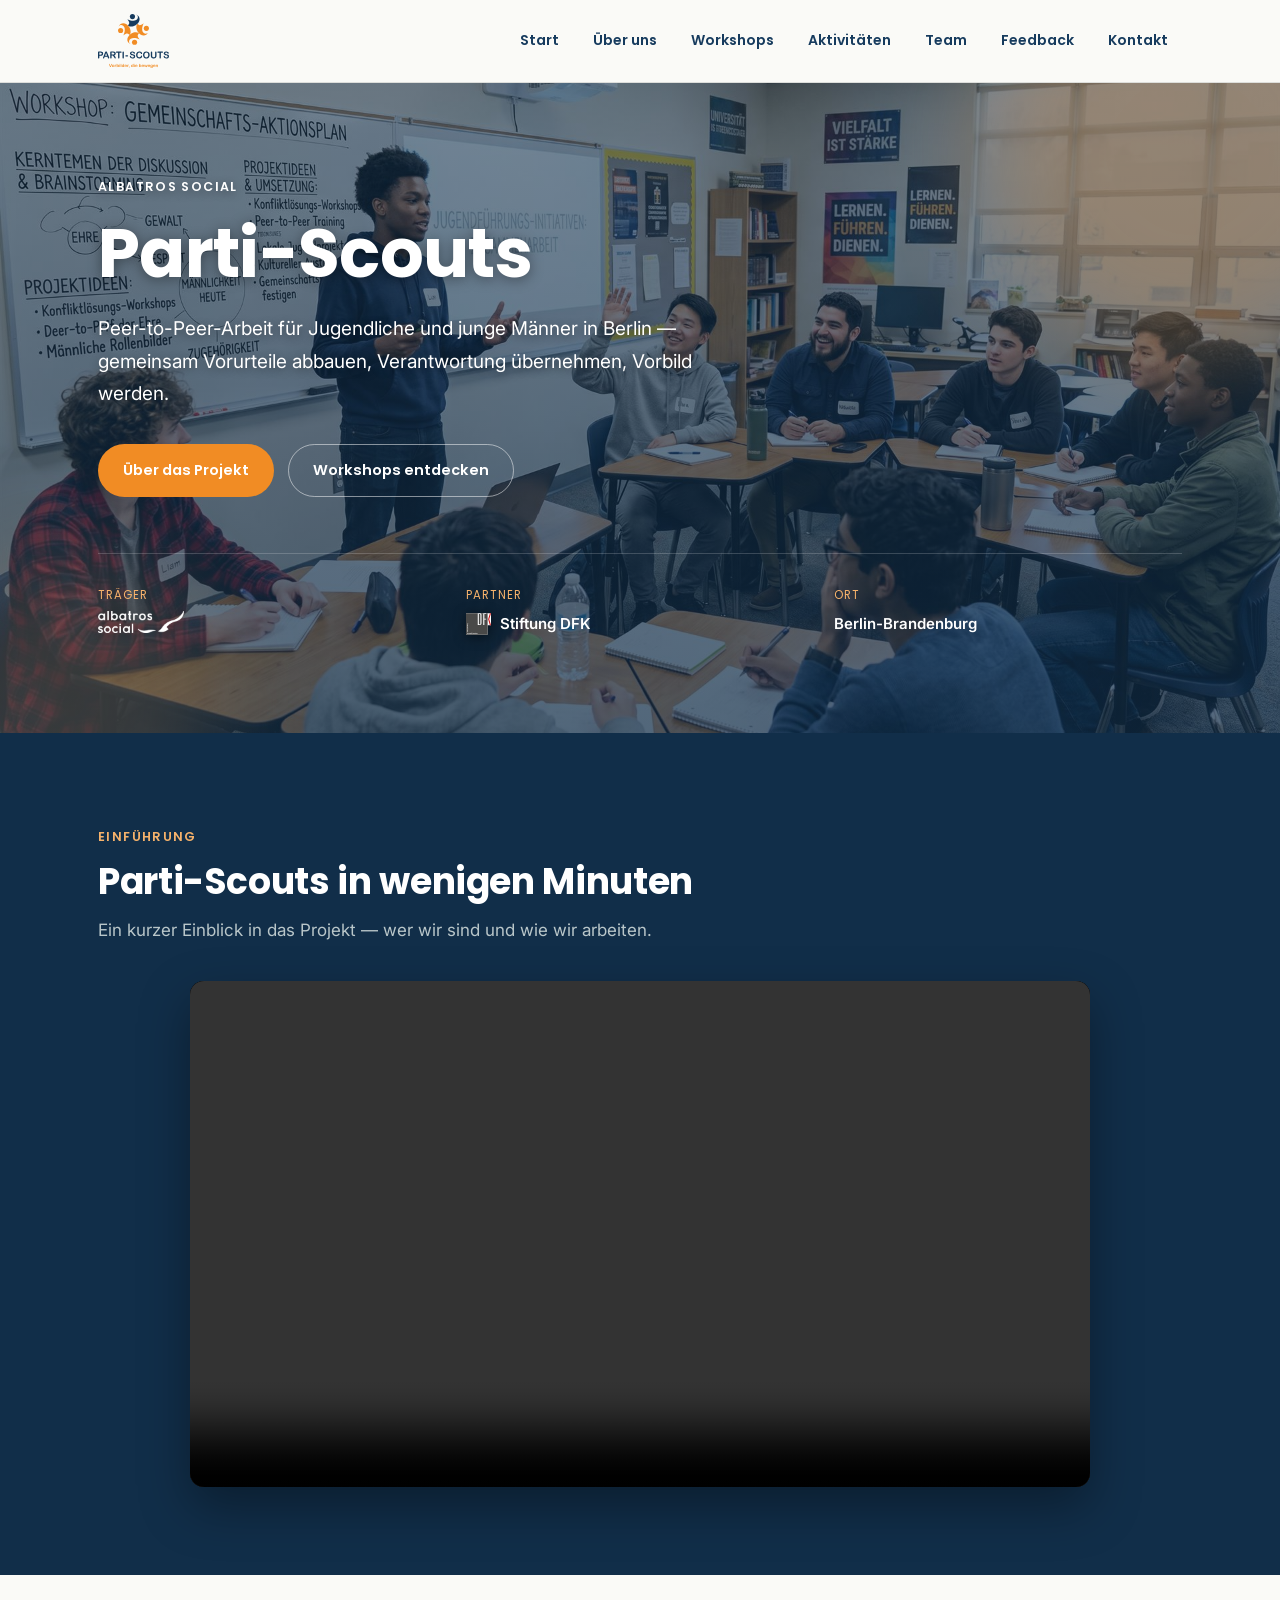
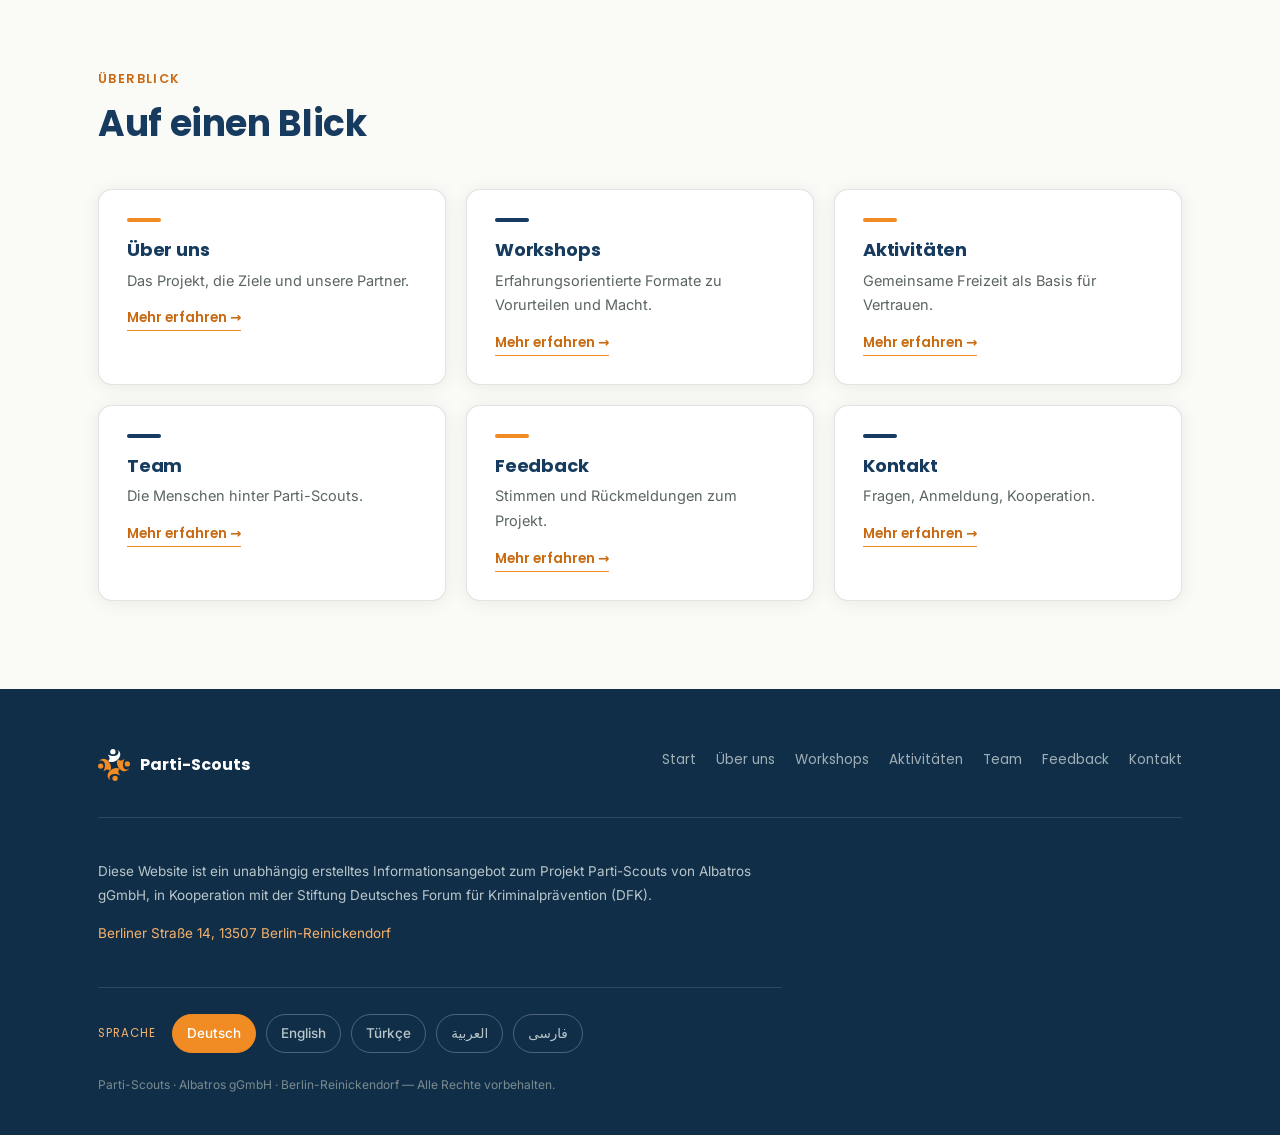
==== commit b86c5f17: "Rebrand green to orange, integrate new logo/icons, clean up leftovers - Replace --green palette with" ====
--- a/index.html
+++ b/index.html
@@ -3,7 +3,7 @@
 <head>
 <meta charset="UTF-8">
 <meta name="viewport" content="width=device-width, initial-scale=1.0">
-<title>Parti-Scouts — Ein Gewaltpräventionsprojekt</title>
+<title>Parti-Scouts — Vorbilder, die bewegen</title>
 <meta name="description" content="Parti-Scouts: Peer-to-Peer-Präventions- und Beteiligungsprojekt für Jugendliche und junge Männer in Berlin. Albatros gGmbH, in Kooperation mit der Stiftung DFK.">
 <link rel="icon" href="/assets/icon.svg" type="image/svg+xml">
 <link rel="preconnect" href="https://fonts.googleapis.com">
@@ -15,7 +15,7 @@
 
 <header class="site-header">
   <div class="header-inner">
-    <a class="brand" href="/"><img src="/assets/icon.svg" alt=""><span class="brand-name">Parti-Scouts</span></a>
+    <a class="brand" href="/"><img src="/assets/logo.svg" alt="Parti-Scouts"></a>
     <nav class="main-nav">
       <a href="/" data-i18n="nav.home">Start</a>
       <a href="/about/" data-i18n="nav.about">Über uns</a>
--- a/css/style.css
+++ b/css/style.css
@@ -1,16 +1,16 @@
 /* ==========================================================================
    Parti-Scouts — shared stylesheet
    Palette derived directly from the project logo:
-     navy  #1F385C   green #489744
+     navy  #163B5E   orange #F18C24
    ========================================================================== */
 
 :root{
   --navy:#163B5E;
   --navy-dark:#112E49;
   --navy-tint:#E9EEF3;
-  --green:#4F944D;
-  --green-dark:#3F763D;
-  --green-tint:#EAF3E8;
+  --orange:#F18C24;
+  --orange-dark:#C96A12;
+  --orange-tint:#FCEEE0;
   --paper:#FAFAF7;
   --ink:#1C231F;
   --muted:#5B655F;
@@ -40,7 +40,7 @@
   -webkit-font-smoothing:antialiased;
 }
 [dir="rtl"] body{font-family:var(--script);}
-[dir="rtl"] h1,[dir="rtl"] h2,[dir="rtl"] h3,[dir="rtl"] .eyebrow,[dir="rtl"] .brand-name{font-family:var(--script);}
+[dir="rtl"] h1,[dir="rtl"] h2,[dir="rtl"] h3,[dir="rtl"] .eyebrow{font-family:var(--script);}
 
 img,svg{display:block; max-width:100%;}
 a{color:inherit; text-decoration:none;}
@@ -62,11 +62,11 @@
   font-weight:600;
   letter-spacing:0.11em;
   text-transform:uppercase;
-  color:var(--green-dark);
+  color:var(--orange-dark);
 }
 
 a:focus-visible, button:focus-visible, input:focus-visible, textarea:focus-visible{
-  outline:2px solid var(--green);
+  outline:2px solid var(--orange);
   outline-offset:3px;
   border-radius:4px;
 }
@@ -88,9 +88,7 @@
   display:flex; align-items:center; justify-content:space-between; gap:24px;
 }
 .brand{display:flex; align-items:center; gap:11px;}
-.brand img{height:42px; width:auto;}
-.brand-name{font-family:var(--display); font-weight:700; font-size:19px; color:var(--navy); letter-spacing:-0.01em; white-space:nowrap;}
-[dir="rtl"] .brand-name{font-family:var(--script);}
+.brand img{height:54px; width:auto;}
 .main-nav{display:flex; gap:6px; align-items:center;}
 .main-nav a{
   font-family:var(--display);
@@ -99,8 +97,8 @@
   color:var(--navy);
   transition:background 0.15s ease, color 0.15s ease;
 }
-.main-nav a:hover{background:var(--green-tint);}
-.main-nav a.active{background:var(--green); color:#fff;}
+.main-nav a:hover{background:var(--orange-tint);}
+.main-nav a.active{background:var(--orange); color:#fff;}
 .menu-toggle{
   display:none;
   background:none; border:1.5px solid var(--navy); border-radius:8px;
@@ -143,8 +141,8 @@
 .hero .orb{
   position:absolute; z-index:1; border-radius:50%; filter:blur(50px); opacity:0.28; pointer-events:none;
 }
-.hero .orb-a{width:420px; height:420px; background:var(--green); top:-140px; inset-inline-end:-120px;}
-.hero .orb-b{width:300px; height:300px; background:#7fb87c; bottom:-120px; inset-inline-start:-80px; opacity:0.18;}
+.hero .orb-a{width:420px; height:420px; background:var(--orange); top:-140px; inset-inline-end:-120px;}
+.hero .orb-b{width:300px; height:300px; background:#F2A65A; bottom:-120px; inset-inline-start:-80px; opacity:0.18;}
 .hero-inner{position:relative; z-index:2; max-width:1140px; margin:0 auto; padding:0 28px;}
 .hero .eyebrow{color:#fff; text-shadow:0 2px 10px rgba(0,0,0,0.4);}
 .hero h1{font-size:clamp(38px,7vw,68px); color:#fff; margin-top:16px; text-shadow:0 2px 14px rgba(0,0,0,0.4);}
@@ -164,8 +162,8 @@
   border:1.5px solid transparent;
 }
 [dir="rtl"] .btn{font-family:var(--script);}
-.btn-primary{background:var(--green); color:#fff;}
-.btn-primary:hover{background:var(--green-dark);}
+.btn-primary{background:var(--orange); color:#fff;}
+.btn-primary:hover{background:var(--orange-dark);}
 .btn-ghost{border-color:rgba(255,255,255,0.5); color:#fff;}
 .btn-ghost:hover{background:rgba(255,255,255,0.1);}
 
@@ -173,7 +171,7 @@
   display:grid; grid-template-columns:repeat(3,1fr); gap:20px;
   margin-top:56px; padding-top:32px; border-top:1px solid rgba(255,255,255,0.18);
 }
-.hero-facts div .k{font-size:11.5px; letter-spacing:0.08em; text-transform:uppercase; color:#8FC98C; font-family:var(--display);}
+.hero-facts div .k{font-size:11.5px; letter-spacing:0.08em; text-transform:uppercase; color:#F6B26B; font-family:var(--display);}
 .hero-facts div .v{font-size:15px; margin-top:6px; color:#fff; font-weight:600;}
 .hero-facts div .v.logo-fact{display:flex; align-items:center; gap:9px;}
 .hero-facts .fact-logo{height:22px; width:auto; display:block; filter:drop-shadow(0 2px 6px rgba(0,0,0,0.5));}
@@ -181,10 +179,10 @@
 
 /* ---------- Page header (non-home hero) ---------- */
 .page-hero{background:var(--navy); color:#fff; padding:64px 0 56px; position:relative; overflow:hidden;}
-.page-hero .orb-a{width:340px; height:340px; background:var(--green); top:-120px; inset-inline-end:-100px; position:absolute; border-radius:50%; filter:blur(50px); opacity:0.25;}
-.page-hero .eyebrow{color:#8FC98C;}
+.page-hero .orb-a{width:340px; height:340px; background:var(--orange); top:-120px; inset-inline-end:-100px; position:absolute; border-radius:50%; filter:blur(50px); opacity:0.25;}
+.page-hero .eyebrow{color:#F6B26B;}
 .page-hero h1{color:#fff; font-size:clamp(32px,5vw,48px); margin-top:14px;}
-.page-hero p{color:#CBD8CB; max-width:640px; margin-top:16px; font-size:16.5px;}
+.page-hero p{color:#D8CEC5; max-width:640px; margin-top:16px; font-size:16.5px;}
 [dir="rtl"] .page-hero p{font-family:var(--script);}
 
 /* ---------- Section base ---------- */
@@ -202,12 +200,12 @@
 .chip{
   font-family:var(--display); font-size:13px; font-weight:600;
   padding:9px 16px; border-radius:100px;
-  background:var(--green-tint); color:var(--green-dark);
-  border:1px solid rgba(72,151,68,0.25);
+  background:var(--orange-tint); color:var(--orange-dark);
+  border:1px solid rgba(241,140,36,0.25);
   display:inline-flex; align-items:center; gap:8px;
 }
 [dir="rtl"] .chip{font-family:var(--script);}
-.chip::before{content:""; width:6px; height:6px; border-radius:50%; background:var(--green); flex-shrink:0;}
+.chip::before{content:""; width:6px; height:6px; border-radius:50%; background:var(--orange); flex-shrink:0;}
 
 /* ---------- Two column / grids ---------- */
 .grid-2{display:grid; grid-template-columns:1fr; gap:40px; align-items:start;}
@@ -220,9 +218,9 @@
 @media (max-width:540px){.steps{grid-template-columns:1fr;}}
 .step-badge{
   width:42px; height:42px; border-radius:50%;
-  border:2px solid var(--green);
+  border:2px solid var(--orange);
   display:flex; align-items:center; justify-content:center;
-  font-family:var(--display); font-weight:700; font-size:14px; color:var(--green-dark);
+  font-family:var(--display); font-weight:700; font-size:14px; color:var(--orange-dark);
   margin-bottom:16px; background:#fff;
 }
 .step h3{font-size:18px; margin-bottom:8px;}
@@ -240,11 +238,11 @@
 .card:hover{transform:translateY(-3px); box-shadow:0 10px 30px rgba(28,35,31,0.1);}
 .card .card-img{margin:-28px -28px 20px; height:200px; border-radius:var(--radius) var(--radius) 0 0; overflow:hidden;}
 .card .card-img img{width:100%; height:100%; object-fit:cover; display:block;}
-.card .bar{width:34px; height:4px; border-radius:4px; background:var(--green); margin-bottom:18px;}
+.card .bar{width:34px; height:4px; border-radius:4px; background:var(--orange); margin-bottom:18px;}
 .card:nth-child(even) .bar{background:var(--navy);}
 .card h3{font-size:18px; margin-bottom:8px;}
 .card p{font-size:14.5px; color:var(--muted); margin:0;}
-.card a.card-link{display:inline-block; margin-top:14px; font-family:var(--display); font-size:13.5px; font-weight:600; color:var(--green-dark); border-bottom:1.5px solid var(--green);}
+.card a.card-link{display:inline-block; margin-top:14px; font-family:var(--display); font-size:13.5px; font-weight:600; color:var(--orange-dark); border-bottom:1.5px solid var(--orange);}
 [dir="rtl"] .card a.card-link{font-family:var(--script);}
 
 /* ---------- News ---------- */
@@ -257,7 +255,7 @@
 @media (max-width:760px){.news-item{grid-template-columns:1fr; gap:20px;}}
 .news-item .news-img{border-radius:var(--radius-sm); overflow:hidden; align-self:start;}
 .news-item .news-img img{width:100%; height:auto; display:block;}
-.news-meta{display:flex; gap:14px; flex-wrap:wrap; font-family:var(--display); font-size:12px; font-weight:600; letter-spacing:0.05em; text-transform:uppercase; color:var(--green-dark); margin-bottom:10px;}
+.news-meta{display:flex; gap:14px; flex-wrap:wrap; font-family:var(--display); font-size:12px; font-weight:600; letter-spacing:0.05em; text-transform:uppercase; color:var(--orange-dark); margin-bottom:10px;}
 [dir="rtl"] .news-meta{font-family:var(--script);}
 .news-item h3{font-size:20px; margin-bottom:12px;}
 .news-item p{font-size:14.5px; color:var(--muted); margin:0 0 12px; line-height:1.65;}
@@ -269,19 +267,19 @@
 .partner-card{background:#fff; padding:38px;}
 .partner-logo{height:60px; margin-bottom:24px;}
 .partner-logo img{height:100%; width:auto; max-width:100%; object-fit:contain; display:block;}
-.partner-card .role{font-family:var(--display); font-size:11.5px; letter-spacing:0.1em; text-transform:uppercase; color:var(--green-dark); display:block; margin-bottom:12px;}
+.partner-card .role{font-family:var(--display); font-size:11.5px; letter-spacing:0.1em; text-transform:uppercase; color:var(--orange-dark); display:block; margin-bottom:12px;}
 [dir="rtl"] .partner-card .role{font-family:var(--script);}
 .partner-card h3{font-size:22px; margin-bottom:14px;}
 .partner-card p{font-size:15px; color:var(--muted);}
-.partner-card .site-link{display:inline-block; margin-top:22px; font-family:var(--display); font-size:13px; font-weight:600; border-bottom:1.5px solid var(--green); color:var(--navy);}
+.partner-card .site-link{display:inline-block; margin-top:22px; font-family:var(--display); font-size:13px; font-weight:600; border-bottom:1.5px solid var(--orange); color:var(--navy);}
 
 /* ---------- Quote panel ---------- */
 .quote-panel{
-  background:var(--green-tint); border-radius:var(--radius);
+  background:var(--orange-tint); border-radius:var(--radius);
   padding:36px 40px; display:flex; gap:18px; align-items:flex-start;
-  border:1px solid rgba(72,151,68,0.2);
-}
-.quote-panel .mark{font-family:var(--display); font-size:44px; color:var(--green); line-height:1; flex-shrink:0;}
+  border:1px solid rgba(241,140,36,0.2);
+}
+.quote-panel .mark{font-family:var(--display); font-size:44px; color:var(--orange); line-height:1; flex-shrink:0;}
 .quote-panel p{font-family:var(--display); font-weight:600; font-size:19px; color:var(--navy); margin:0;}
 [dir="rtl"] .quote-panel p{font-family:var(--script);}
 
@@ -304,7 +302,7 @@
 .concept-grid{display:grid; grid-template-columns:repeat(3,1fr); gap:24px;}
 @media (max-width:860px){.concept-grid{grid-template-columns:1fr 1fr;}}
 @media (max-width:560px){.concept-grid{grid-template-columns:1fr;}}
-.concept-num{font-family:var(--display); font-weight:700; font-size:13px; color:var(--green); margin-bottom:10px;}
+.concept-num{font-family:var(--display); font-weight:700; font-size:13px; color:var(--orange); margin-bottom:10px;}
 .concept h3{font-size:16.5px; margin-bottom:6px;}
 .concept p{font-size:14px; color:var(--muted);}
 
@@ -313,15 +311,15 @@
   background:var(--navy); color:#fff; border-radius:var(--radius); padding:44px;
   position:relative; overflow:hidden;
 }
-.featured .orb-a{width:280px; height:280px; background:var(--green); position:absolute; top:-90px; inset-inline-end:-70px; border-radius:50%; filter:blur(46px); opacity:0.3;}
+.featured .orb-a{width:280px; height:280px; background:var(--orange); position:absolute; top:-90px; inset-inline-end:-70px; border-radius:50%; filter:blur(46px); opacity:0.3;}
 .featured-inner{position:relative;}
-.featured .eyebrow{color:#8FC98C;}
+.featured .eyebrow{color:#F6B26B;}
 .featured h3{color:#fff; font-size:clamp(24px,3.4vw,32px); margin-top:10px;}
-.featured .sub{font-family:var(--display); font-weight:600; font-size:16px; color:#C7DEC5; margin-top:8px;}
+.featured .sub{font-family:var(--display); font-weight:600; font-size:16px; color:#DECBBF; margin-top:8px;}
 [dir="rtl"] .featured .sub{font-family:var(--script);}
-.featured p.text{color:#D6E1D5; font-size:15.5px; max-width:64ch; margin-top:16px;}
+.featured p.text{color:#E1D7CE; font-size:15.5px; max-width:64ch; margin-top:16px;}
 [dir="rtl"] .featured p.text{font-family:var(--script);}
-.featured-meta{display:flex; gap:22px; flex-wrap:wrap; margin-top:24px; font-family:var(--display); font-size:12.5px; color:#8FC98C;}
+.featured-meta{display:flex; gap:22px; flex-wrap:wrap; margin-top:24px; font-family:var(--display); font-size:12.5px; color:#F6B26B;}
 [dir="rtl"] .featured-meta{font-family:var(--script);}
 
 /* ---------- Contact ---------- */
@@ -329,7 +327,7 @@
 @media (max-width:860px){.contact-grid{grid-template-columns:1fr;}}
 .contact-info .row{display:flex; gap:14px; padding:14px 0; border-top:1px solid var(--line);}
 .contact-info .row:last-child{border-bottom:1px solid var(--line);}
-.contact-info .k{font-family:var(--display); font-size:11.5px; letter-spacing:0.08em; text-transform:uppercase; color:var(--green-dark); min-width:100px;}
+.contact-info .k{font-family:var(--display); font-size:11.5px; letter-spacing:0.08em; text-transform:uppercase; color:var(--orange-dark); min-width:100px;}
 [dir="rtl"] .contact-info .k{font-family:var(--script);}
 .contact-info .v{font-size:15px; color:var(--ink);}
 
@@ -344,24 +342,24 @@
 }
 [dir="rtl"] .field input, [dir="rtl"] .field textarea{font-family:var(--script);}
 .field textarea{min-height:130px; resize:vertical;}
-.field input:focus, .field textarea:focus{border-color:var(--green); outline:none;}
+.field input:focus, .field textarea:focus{border-color:var(--orange); outline:none;}
 .form-note{font-size:12.5px; color:var(--muted);}
 
 .form-success{
-  background:var(--green-tint); border:1px solid rgba(79,148,77,0.25); border-radius:var(--radius);
+  background:var(--orange-tint); border:1px solid rgba(241,140,36,0.25); border-radius:var(--radius);
   padding:32px; display:flex; gap:16px; align-items:flex-start;
   opacity:0; transform:translateY(10px); transition:opacity 0.4s ease, transform 0.4s ease;
 }
 .form-success.show{opacity:1; transform:translateY(0);}
 .form-success .check{
-  width:36px; height:36px; border-radius:50%; background:var(--green); color:#fff; flex-shrink:0;
+  width:36px; height:36px; border-radius:50%; background:var(--orange); color:#fff; flex-shrink:0;
   display:flex; align-items:center; justify-content:center; font-size:18px; font-weight:700;
 }
 .form-success h3{font-size:18px; margin-bottom:6px;}
 .form-success p{font-size:14.5px; color:var(--ink); margin:0;}
 .form-success .send-another{
   display:inline-block; margin-top:14px; font-family:var(--display); font-size:13px; font-weight:600;
-  color:var(--green-dark); border-bottom:1.5px solid var(--green); cursor:pointer; background:none; border-width:0 0 1.5px 0; padding:0;
+  color:var(--orange-dark); border-bottom:1.5px solid var(--orange); cursor:pointer; background:none; border-width:0 0 1.5px 0; padding:0;
 }
 [dir="rtl"] .form-success .send-another{font-family:var(--script);}
 
@@ -388,7 +386,7 @@
   .video-mobile{display:block;}
 }
 .video-section .section-head{margin-bottom:36px;}
-.video-section .section-head .eyebrow{color:#8FC98C;}
+.video-section .section-head .eyebrow{color:#F6B26B;}
 .video-section .section-head h2{color:#fff;}
 .video-section .section-head p.lead{color:#B9C6C9;}
 
@@ -406,10 +404,10 @@
 }
 .avatar img{width:100%; height:100%; object-fit:cover; display:block;}
 .team-card h3{font-size:16px; margin-bottom:4px;}
-.team-card .role{font-family:var(--display); font-size:12.5px; color:var(--green-dark); font-weight:600; margin-bottom:10px; display:block;}
+.team-card .role{font-family:var(--display); font-size:12.5px; color:var(--orange-dark); font-weight:600; margin-bottom:10px; display:block;}
 [dir="rtl"] .team-card .role{font-family:var(--script);}
 .team-card p{font-size:13.5px; color:var(--muted);}
-.team-card p a{color:var(--green-dark); font-weight:500;}
+.team-card p a{color:var(--orange-dark); font-weight:500;}
 .team-card p a:hover{text-decoration:underline;}
 
 /* ---------- Feedback ---------- */
@@ -427,14 +425,14 @@
 .feedback-card .mark{
   position:absolute; top:6px; right:20px;
   font-family:var(--display); font-weight:700; font-size:64px; line-height:1;
-  color:var(--green-tint); z-index:0; pointer-events:none;
+  color:var(--orange-tint); z-index:0; pointer-events:none;
 }
 [dir="rtl"] .feedback-card .mark{right:auto; left:20px;}
 .feedback-card .quote{position:relative; z-index:1; font-size:15px; line-height:1.65; color:var(--ink); margin:0 0 24px;}
 .feedback-card .author{position:relative; z-index:1; display:flex; align-items:center; gap:12px; margin-top:auto; padding-top:18px; border-top:1px solid var(--line);}
 .feedback-card .author-avatar{
   width:42px; height:42px; border-radius:50%; flex-shrink:0;
-  background:linear-gradient(135deg, var(--green), var(--navy));
+  background:linear-gradient(135deg, var(--orange), var(--navy));
   display:flex; align-items:center; justify-content:center;
   color:#fff; font-family:var(--display); font-weight:700; font-size:14px;
 }
@@ -442,8 +440,8 @@
 .feedback-card .author .name{font-family:var(--display); font-weight:600; font-size:14px; color:var(--navy); display:block;}
 .feedback-card .author .role{font-size:12px; color:var(--muted);}
 [dir="rtl"] .feedback-card .author .name{font-family:var(--script);}
-.feedback-card:nth-child(3n+2) .author-avatar{background:linear-gradient(135deg, var(--navy), var(--green-dark));}
-.feedback-card:nth-child(3n+3) .author-avatar{background:linear-gradient(135deg, var(--green-dark), var(--navy-dark));}
+.feedback-card:nth-child(3n+2) .author-avatar{background:linear-gradient(135deg, var(--navy), var(--orange-dark));}
+.feedback-card:nth-child(3n+3) .author-avatar{background:linear-gradient(135deg, var(--orange-dark), var(--navy-dark));}
 
 /* ---------- Footer ---------- */
 .site-footer{background:var(--navy-dark); color:#B9C6C9; padding:60px 0 28px; margin-top:0;}
@@ -458,18 +456,18 @@
 .footer-nav a:hover{opacity:1; color:#fff;}
 .footer-mid{padding:28px 0; border-bottom:1px solid rgba(255,255,255,0.12); font-size:13.5px; line-height:1.8; max-width:76ch;}
 [dir="rtl"] .footer-mid{font-family:var(--script);}
-.footer-mid .addr{margin-top:8px; color:#8FC98C;}
+.footer-mid .addr{margin-top:8px; color:#F6B26B;}
 
 .lang-bar{padding-top:26px; display:flex; align-items:center; gap:10px; flex-wrap:wrap;}
-.lang-bar .lbl{font-family:var(--display); font-size:11.5px; letter-spacing:0.09em; text-transform:uppercase; color:#8FC98C; margin-inline-end:6px;}
+.lang-bar .lbl{font-family:var(--display); font-size:11.5px; letter-spacing:0.09em; text-transform:uppercase; color:#F6B26B; margin-inline-end:6px;}
 .lang-btn{
   font-family:var(--body); font-size:13.5px; font-weight:500;
   padding:7px 14px; border-radius:100px;
   border:1.5px solid rgba(255,255,255,0.25); color:#B9C6C9;
   background:transparent; transition:background 0.15s ease, color 0.15s ease, border-color 0.15s ease;
 }
-.lang-btn:hover{border-color:#8FC98C; color:#fff;}
-.lang-btn.active{background:var(--green); border-color:var(--green); color:#fff;}
+.lang-btn:hover{border-color:#F6B26B; color:#fff;}
+.lang-btn.active{background:var(--orange); border-color:var(--orange); color:#fff;}
 
 .copyright{margin-top:22px; font-size:12px; color:#7A8B8E;}
 
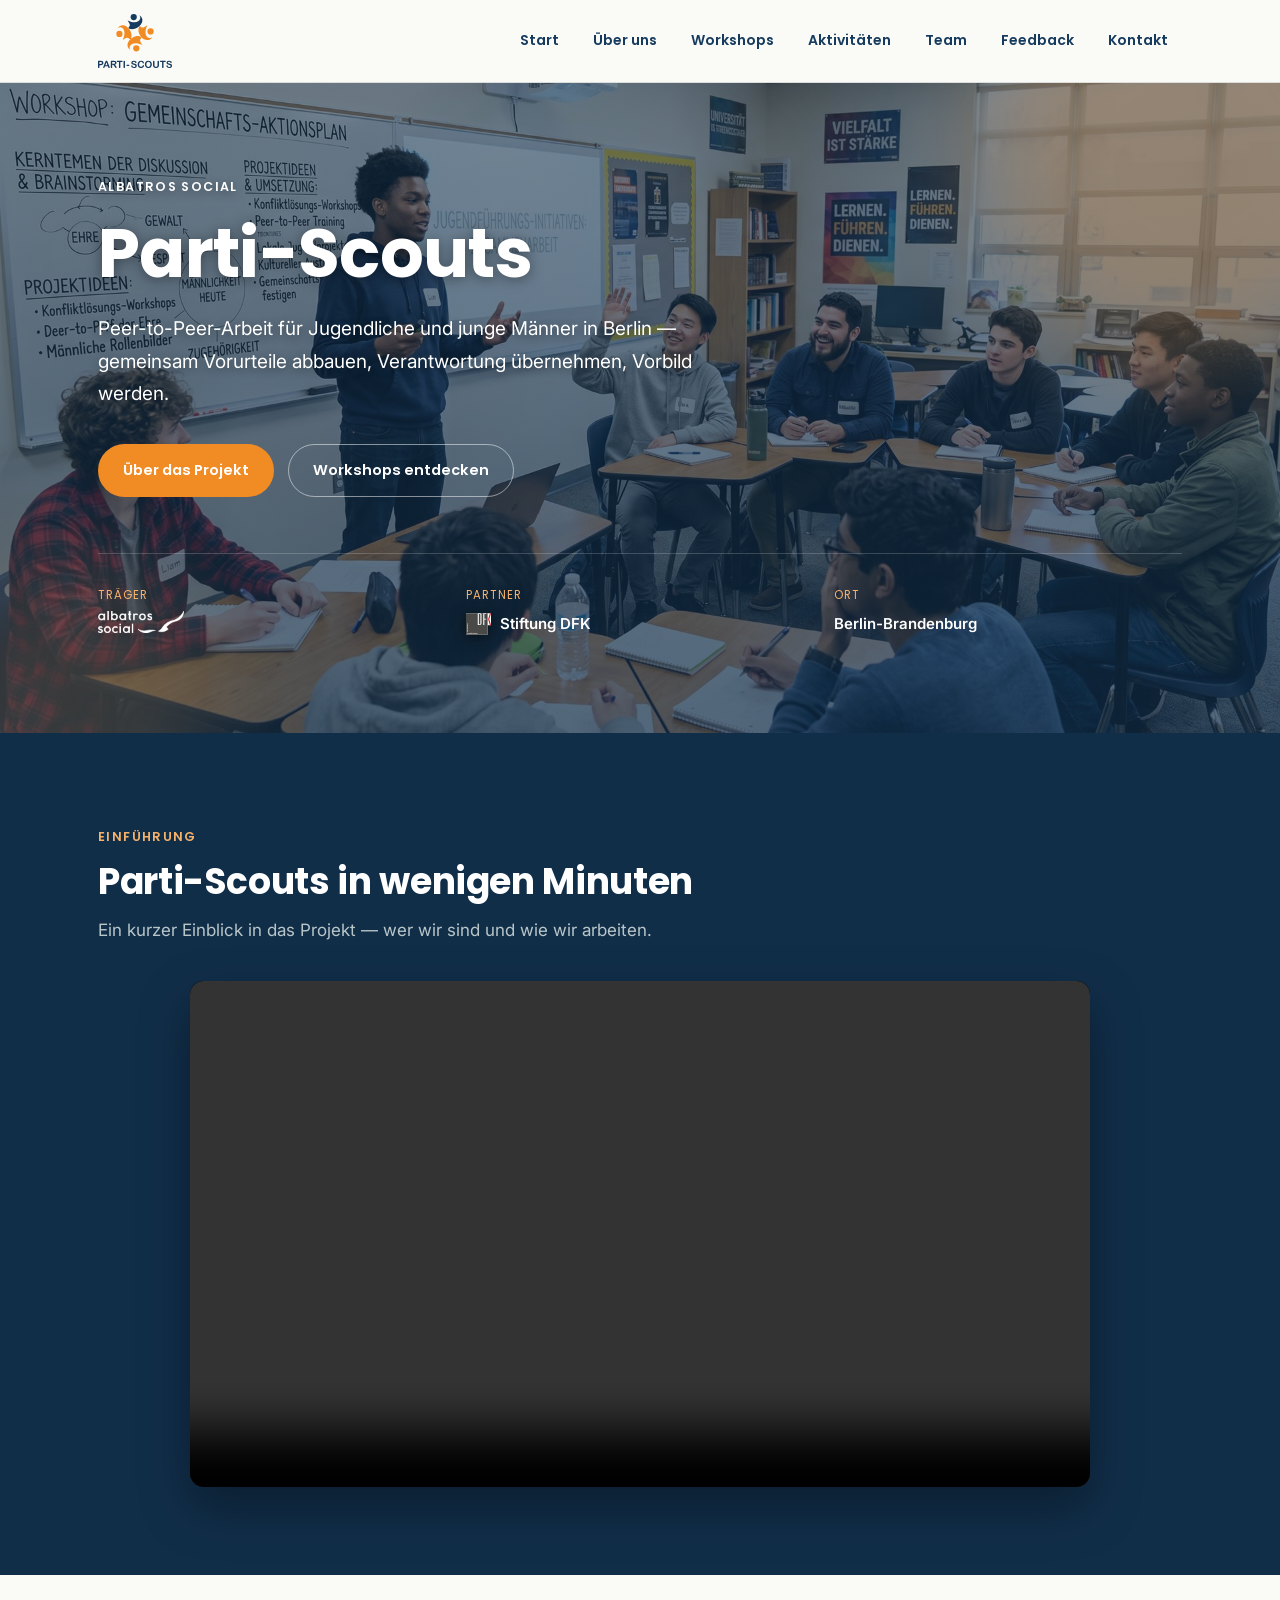
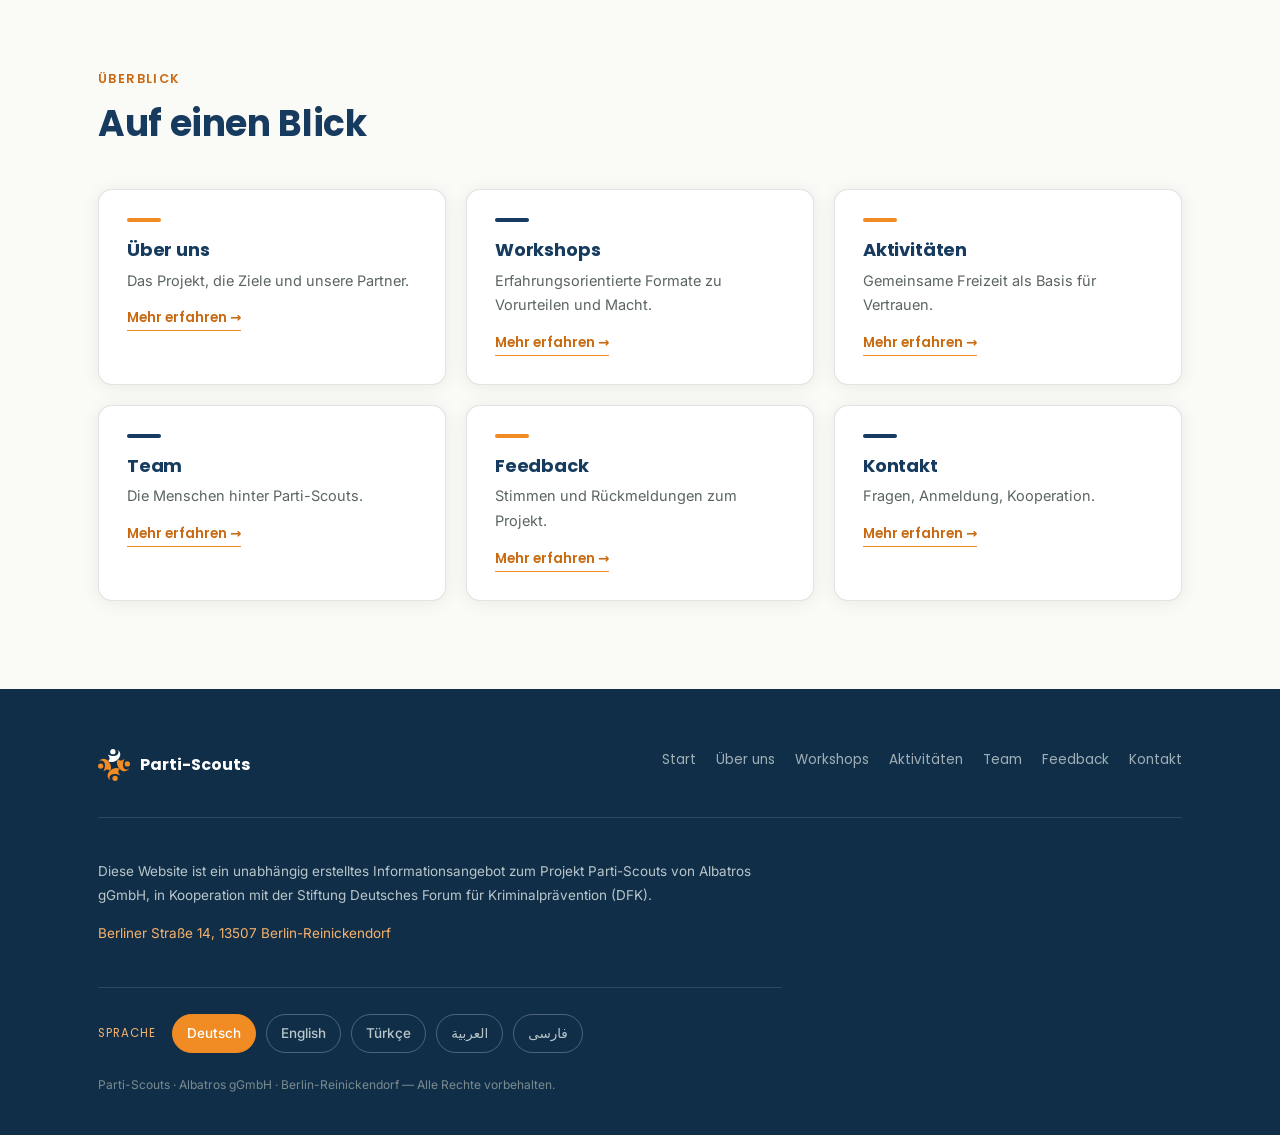
==== commit 61a47255: "Add live, self-service feedback wall backed by Supabase - Replace static fictional testimonials on f" ====
--- a/index.html
+++ b/index.html
@@ -9,7 +9,7 @@
 <link rel="preconnect" href="https://fonts.googleapis.com">
 <link rel="preconnect" href="https://fonts.gstatic.com" crossorigin>
 <link href="https://fonts.googleapis.com/css2?family=Poppins:wght@500;600;700&family=Inter:wght@400;500;600&family=Vazirmatn:wght@400;500;600;700&display=swap" rel="stylesheet">
-<link rel="stylesheet" href="/css/style.css?v=20260817a">
+<link rel="stylesheet" href="/css/style.css?v=20260819a">
 </head>
 <body>
 
@@ -140,7 +140,7 @@
   </div>
 </footer>
 
-<script src="/js/i18n.js?v=20260817a"></script>
-<script src="/js/main.js?v=20260817a"></script>
+<script src="/js/i18n.js?v=20260819a"></script>
+<script src="/js/main.js?v=20260819a"></script>
 </body>
 </html>
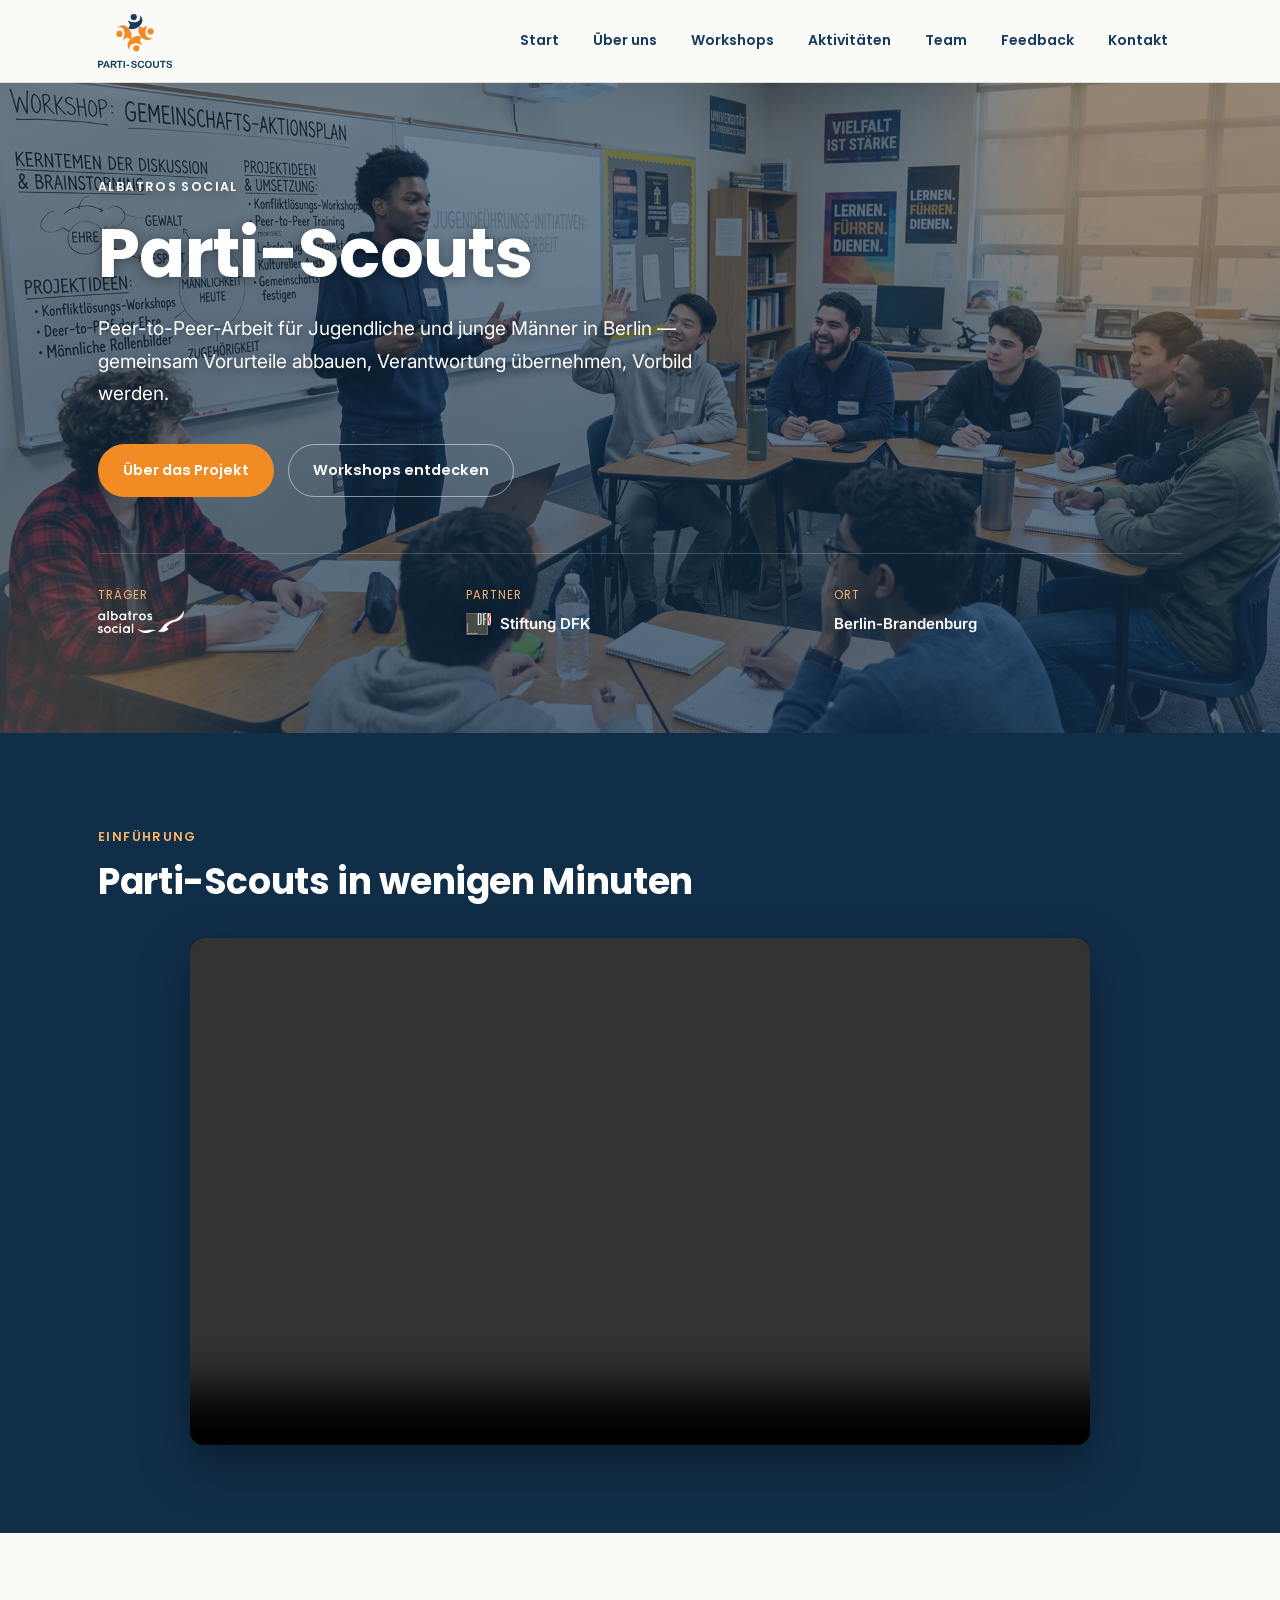
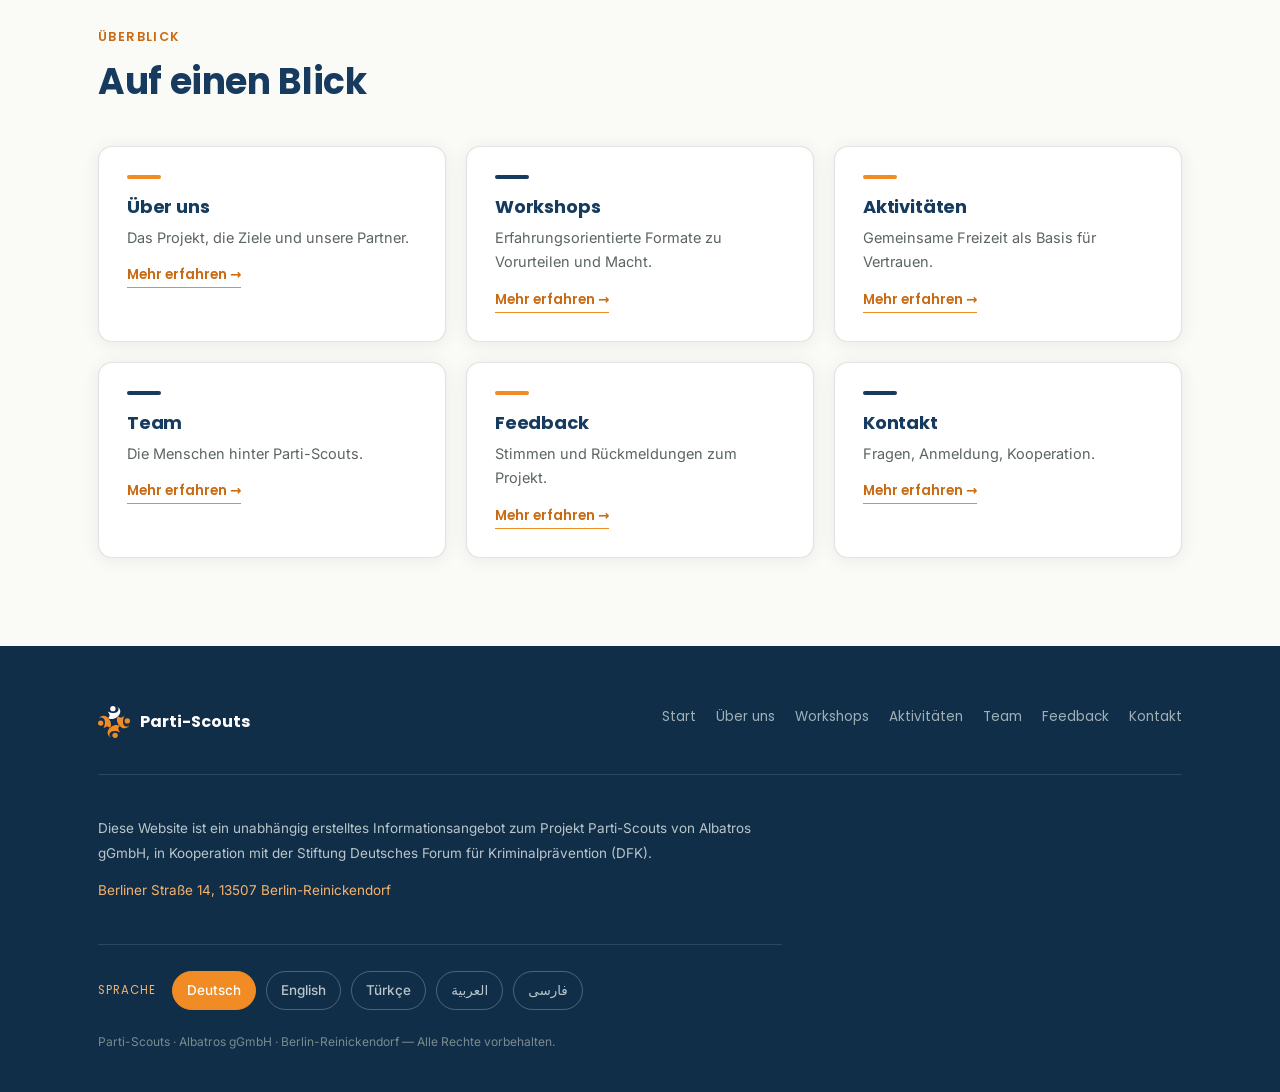
==== commit c29ae6d6: "Update contact phone number, add hide-on-scroll nav, remove video subtitle - Contact phone number ch" ====
--- a/index.html
+++ b/index.html
@@ -9,7 +9,7 @@
 <link rel="preconnect" href="https://fonts.googleapis.com">
 <link rel="preconnect" href="https://fonts.gstatic.com" crossorigin>
 <link href="https://fonts.googleapis.com/css2?family=Poppins:wght@500;600;700&family=Inter:wght@400;500;600&family=Vazirmatn:wght@400;500;600;700&display=swap" rel="stylesheet">
-<link rel="stylesheet" href="/css/style.css?v=20260819a">
+<link rel="stylesheet" href="/css/style.css?v=20260819d">
 </head>
 <body>
 
@@ -55,7 +55,6 @@
     <div class="section-head reveal">
       <span class="eyebrow" data-i18n="home.video_eyebrow">Einführung</span>
       <h2 data-i18n="home.video_title">Parti-Scouts in wenigen Minuten</h2>
-      <p class="lead" data-i18n="home.video_lead">…</p>
     </div>
     <div class="video-wrap video-desktop reveal">
       <video controls playsinline preload="metadata" title="Parti-Scouts — Einführungsvideo">
@@ -140,7 +139,7 @@
   </div>
 </footer>
 
-<script src="/js/i18n.js?v=20260819a"></script>
-<script src="/js/main.js?v=20260819a"></script>
+<script src="/js/i18n.js?v=20260819d"></script>
+<script src="/js/main.js?v=20260819d"></script>
 </body>
 </html>
--- a/css/style.css
+++ b/css/style.css
@@ -78,6 +78,11 @@
   position:sticky; top:0; z-index:60;
   background:rgba(250,250,247,0.97);
   border-bottom:1px solid var(--line);
+  transition:transform 0.28s ease;
+}
+.site-header.header-hidden{transform:translateY(-100%);}
+@media (prefers-reduced-motion:reduce){
+  .site-header{transition:none;}
 }
 /* Note: intentionally no backdrop-filter here — a filter/backdrop-filter on
    this ancestor would create a new containing block for the fixed-position
@@ -166,6 +171,8 @@
 .btn-primary:hover{background:var(--orange-dark);}
 .btn-ghost{border-color:rgba(255,255,255,0.5); color:#fff;}
 .btn-ghost:hover{background:rgba(255,255,255,0.1);}
+.btn-outline{border-color:var(--navy); color:var(--navy);}
+.btn-outline:hover{background:var(--navy-tint);}
 
 .hero-facts{
   display:grid; grid-template-columns:repeat(3,1fr); gap:20px;
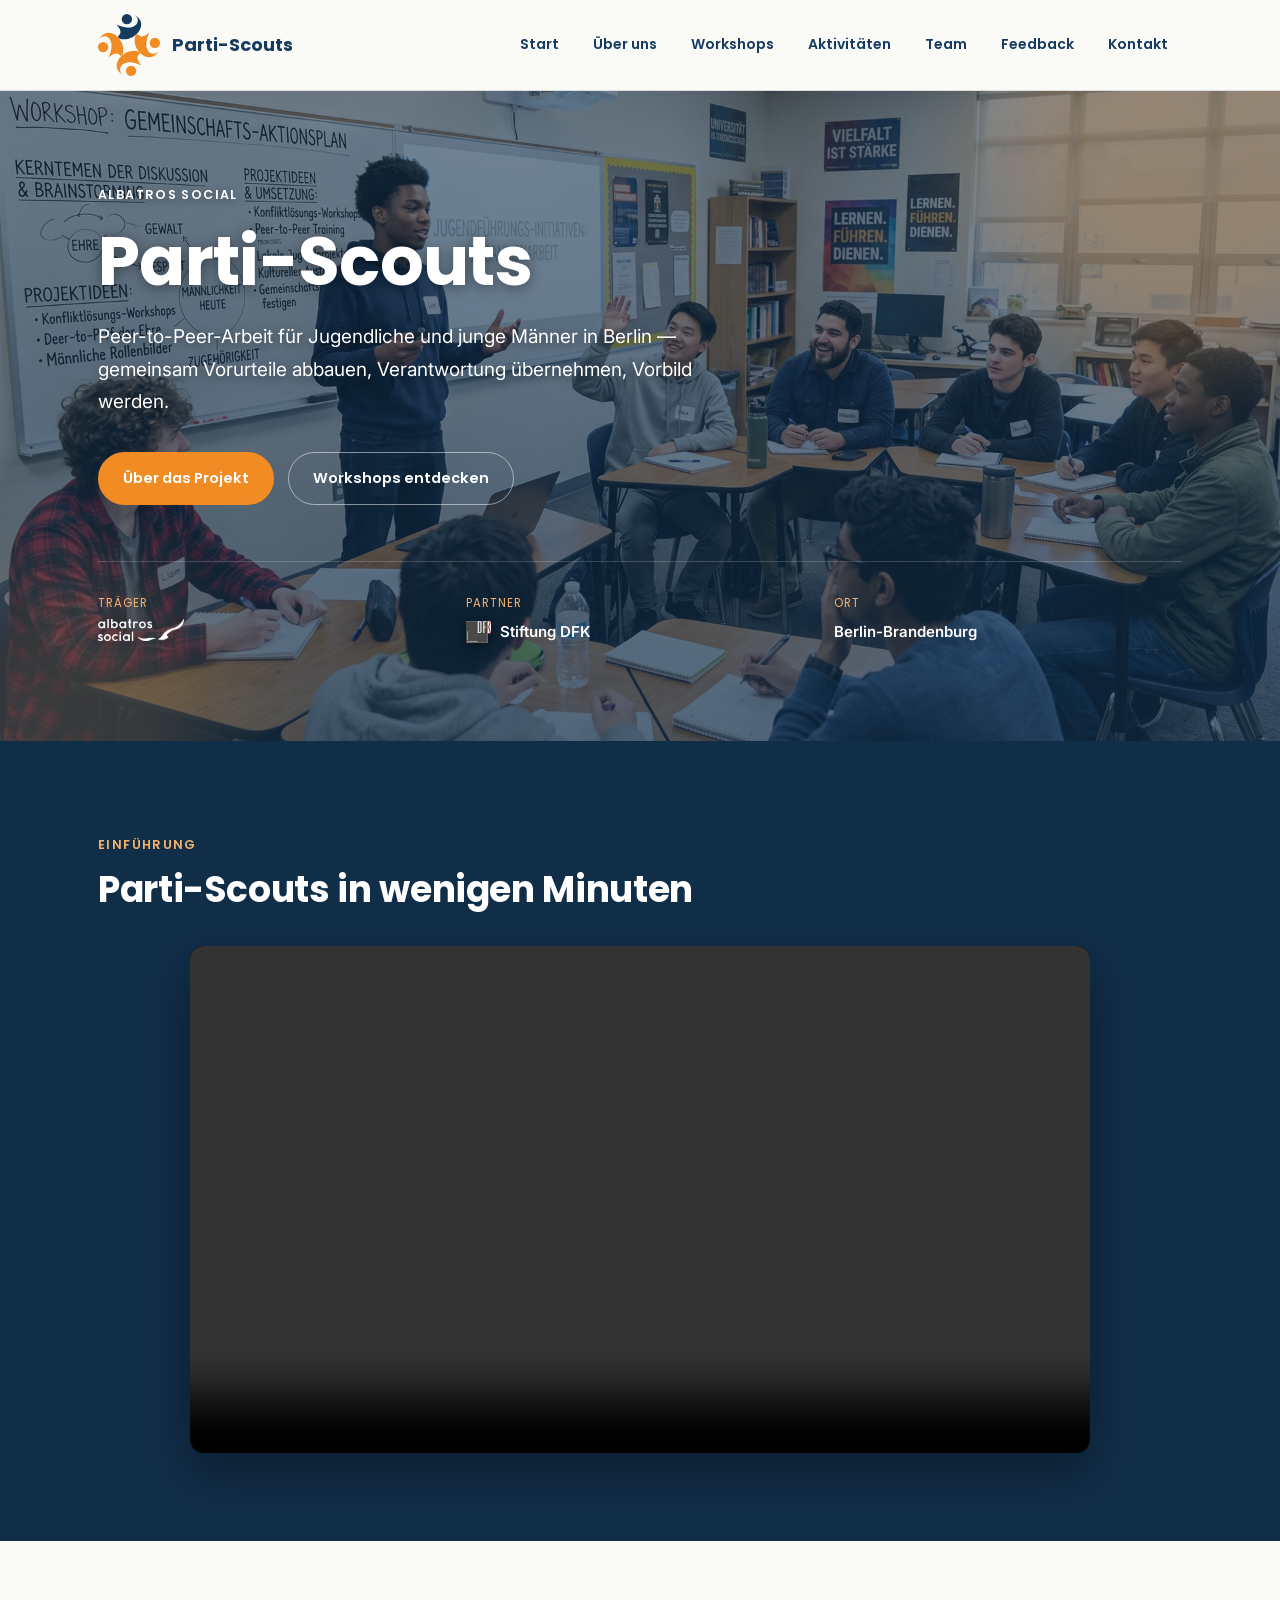
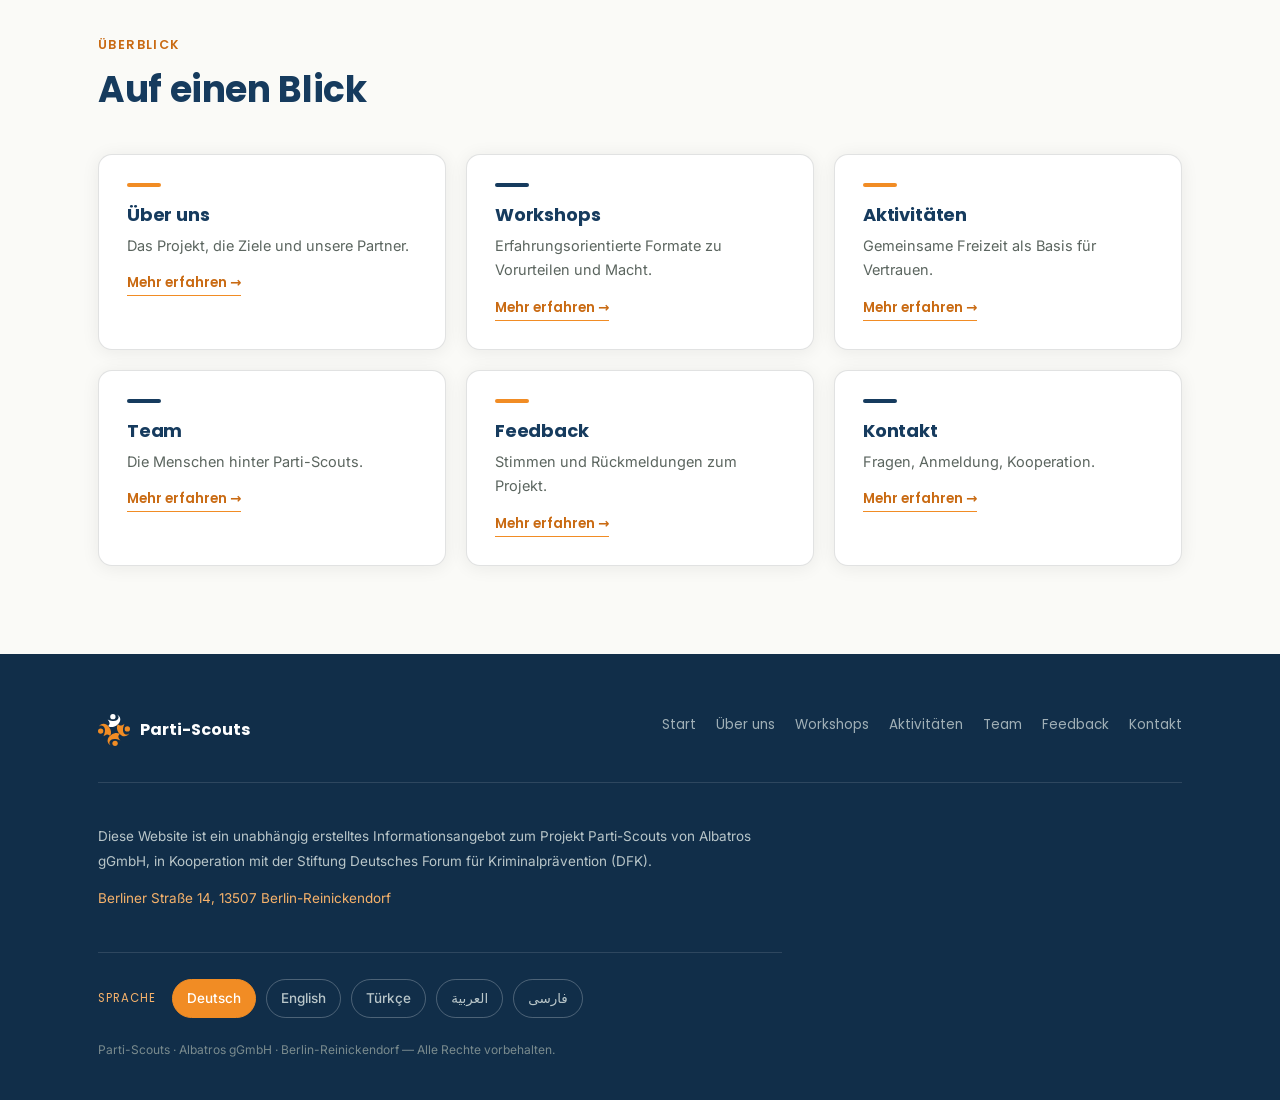
==== commit fe2359a6: "Integrate icon-only logo with wordmark beside it in the header The new logo.svg is icon-only (no bak" ====
--- a/index.html
+++ b/index.html
@@ -9,13 +9,13 @@
 <link rel="preconnect" href="https://fonts.googleapis.com">
 <link rel="preconnect" href="https://fonts.gstatic.com" crossorigin>
 <link href="https://fonts.googleapis.com/css2?family=Poppins:wght@500;600;700&family=Inter:wght@400;500;600&family=Vazirmatn:wght@400;500;600;700&display=swap" rel="stylesheet">
-<link rel="stylesheet" href="/css/style.css?v=20260819d">
+<link rel="stylesheet" href="/css/style.css?v=20260819e">
 </head>
 <body>
 
 <header class="site-header">
   <div class="header-inner">
-    <a class="brand" href="/"><img src="/assets/logo.svg" alt="Parti-Scouts"></a>
+    <a class="brand" href="/"><img src="/assets/logo.svg?v=20260819e" alt="Parti-Scouts"><span>Parti-Scouts</span></a>
     <nav class="main-nav">
       <a href="/" data-i18n="nav.home">Start</a>
       <a href="/about/" data-i18n="nav.about">Über uns</a>
@@ -139,7 +139,7 @@
   </div>
 </footer>
 
-<script src="/js/i18n.js?v=20260819d"></script>
-<script src="/js/main.js?v=20260819d"></script>
+<script src="/js/i18n.js?v=20260819e"></script>
+<script src="/js/main.js?v=20260819e"></script>
 </body>
 </html>
--- a/css/style.css
+++ b/css/style.css
@@ -92,8 +92,10 @@
   max-width:1140px; margin:0 auto; padding:14px 28px;
   display:flex; align-items:center; justify-content:space-between; gap:24px;
 }
-.brand{display:flex; align-items:center; gap:11px;}
-.brand img{height:54px; width:auto;}
+.brand{display:flex; align-items:center; gap:12px;}
+.brand img{height:62px; width:auto;}
+.brand span{font-family:var(--display); font-weight:700; font-size:18px; color:var(--navy); white-space:nowrap;}
+[dir="rtl"] .brand span{font-family:var(--script);}
 .main-nav{display:flex; gap:6px; align-items:center;}
 .main-nav a{
   font-family:var(--display);
